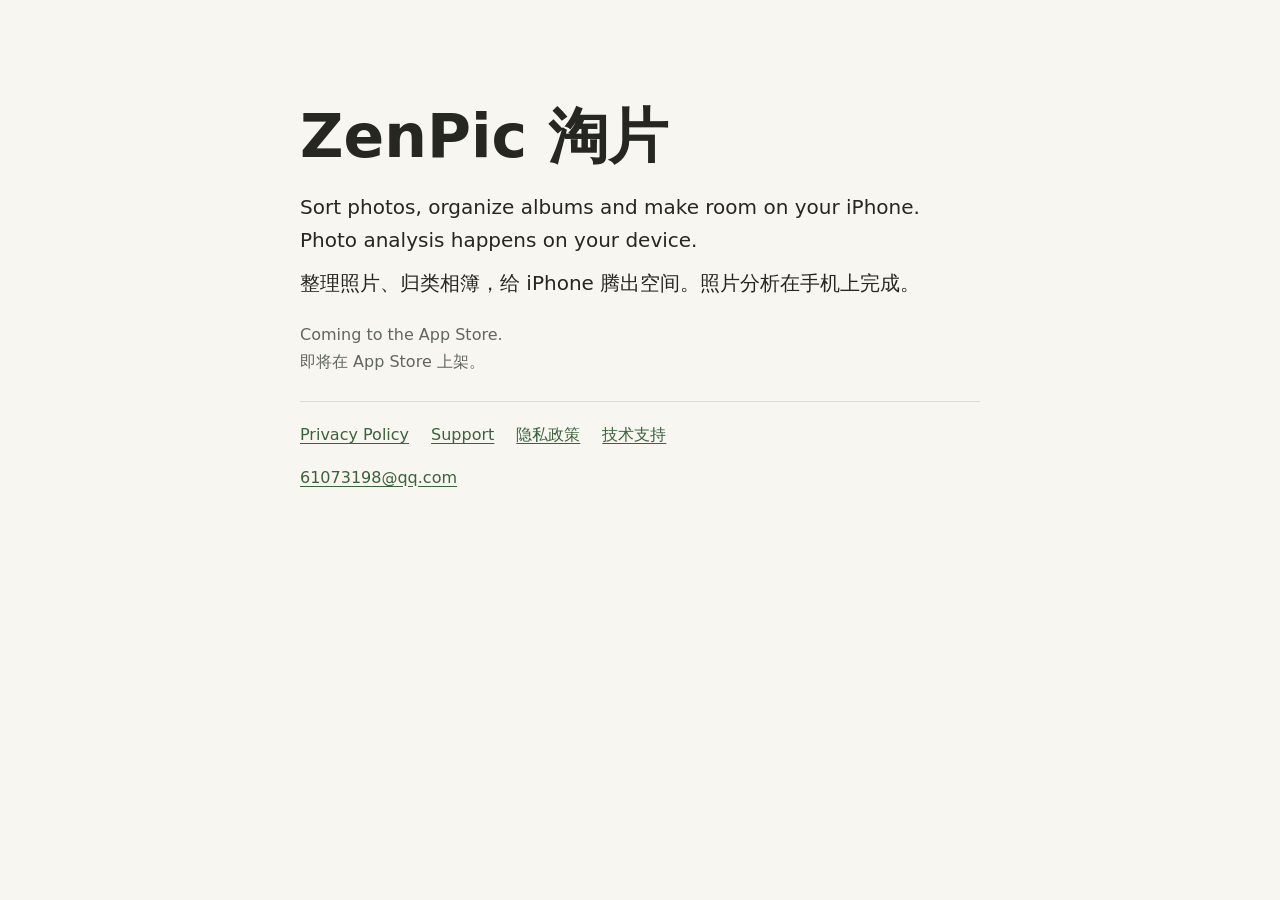
==== index.html @ c81051a7 "发布网站首页" ====
<!doctype html>
<html lang="en">
<head>
<meta charset="utf-8">
<meta name="viewport" content="width=device-width,initial-scale=1">
<meta name="referrer" content="no-referrer">
<title>ZenPic · 淘片</title>
<style>
:root {
  color-scheme: light dark;
  --background: #f8f6f1;
  --text: #252720;
  --secondary: #62675d;
  --border: #d9dccf;
  --link: #3a623d;
}
@media (prefers-color-scheme: dark) {
  :root {
    --background: #171a16;
    --text: #eceee7;
    --secondary: #b3bcaa;
    --border: #3a4335;
    --link: #b6d29d;
  }
}
* { box-sizing: border-box; }
body {
  margin: 0;
  background: var(--background);
  color: var(--text);
  font-family: system-ui, sans-serif;
  line-height: 1.65;
  overflow-wrap: anywhere;
}
main {
  width: min(100%, 720px);
  margin: 0 auto;
  padding: clamp(32px, 8vw, 104px) 20px 48px;
}
h1 {
  font-size: clamp(2.25rem, 7vw, 3.75rem);
  line-height: 1.15;
  margin: 0 0 20px;
}
p { margin: 0 0 10px; }
.intro { font-size: clamp(1.1rem, 2.5vw, 1.25rem); }
.availability { margin-top: 22px; color: var(--secondary); }
.availability span { display: block; }
nav {
  display: flex;
  flex-wrap: wrap;
  gap: 10px 22px;
  margin-top: 26px;
  padding-top: 20px;
  border-top: 1px solid var(--border);
}
@media (max-width: 420px) {
  nav { display: grid; grid-template-columns: repeat(2, minmax(0, 1fr)); }
}
a { color: var(--link); text-underline-offset: 3px; }
.contact { margin-top: 16px; }
</style>
</head>
<body>
<main>
  <h1>ZenPic <span lang="zh-Hans">淘片</span></h1>
  <p class="intro">Sort photos, organize albums and make room on your iPhone. Photo analysis happens on your device.</p>
  <p class="intro" lang="zh-Hans">整理照片、归类相簿，给 iPhone 腾出空间。照片分析在手机上完成。</p>
  <p class="availability">Coming to the App Store. <span lang="zh-Hans">即将在 App Store 上架。</span></p>
  <nav aria-label="Privacy and support">
    <a href="/privacy/">Privacy Policy</a>
    <a href="/support/">Support</a>
    <a href="/zh/privacy/" lang="zh-Hans">隐私政策</a>
    <a href="/zh/support/" lang="zh-Hans">技术支持</a>
  </nav>
  <p class="contact"><a href="mailto:61073198@qq.com">61073198@qq.com</a></p>
</main>
</body>
</html>
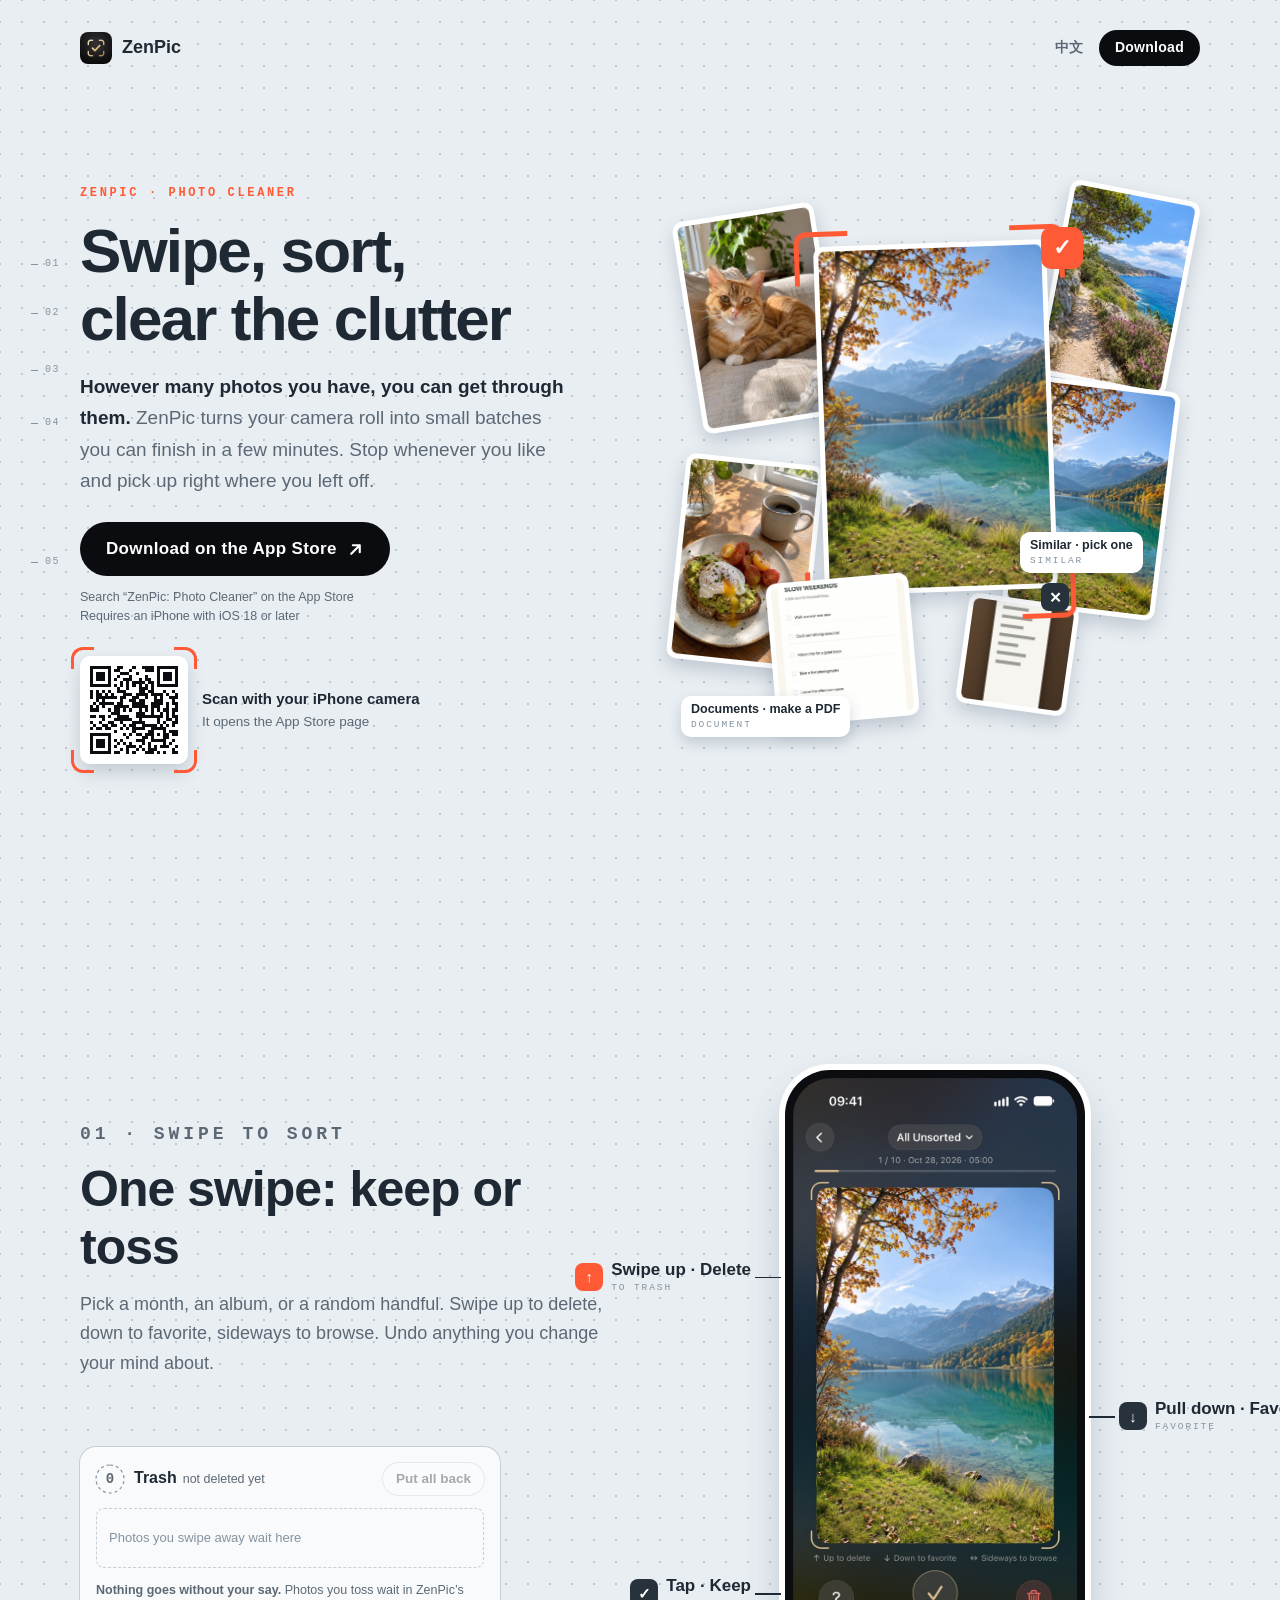
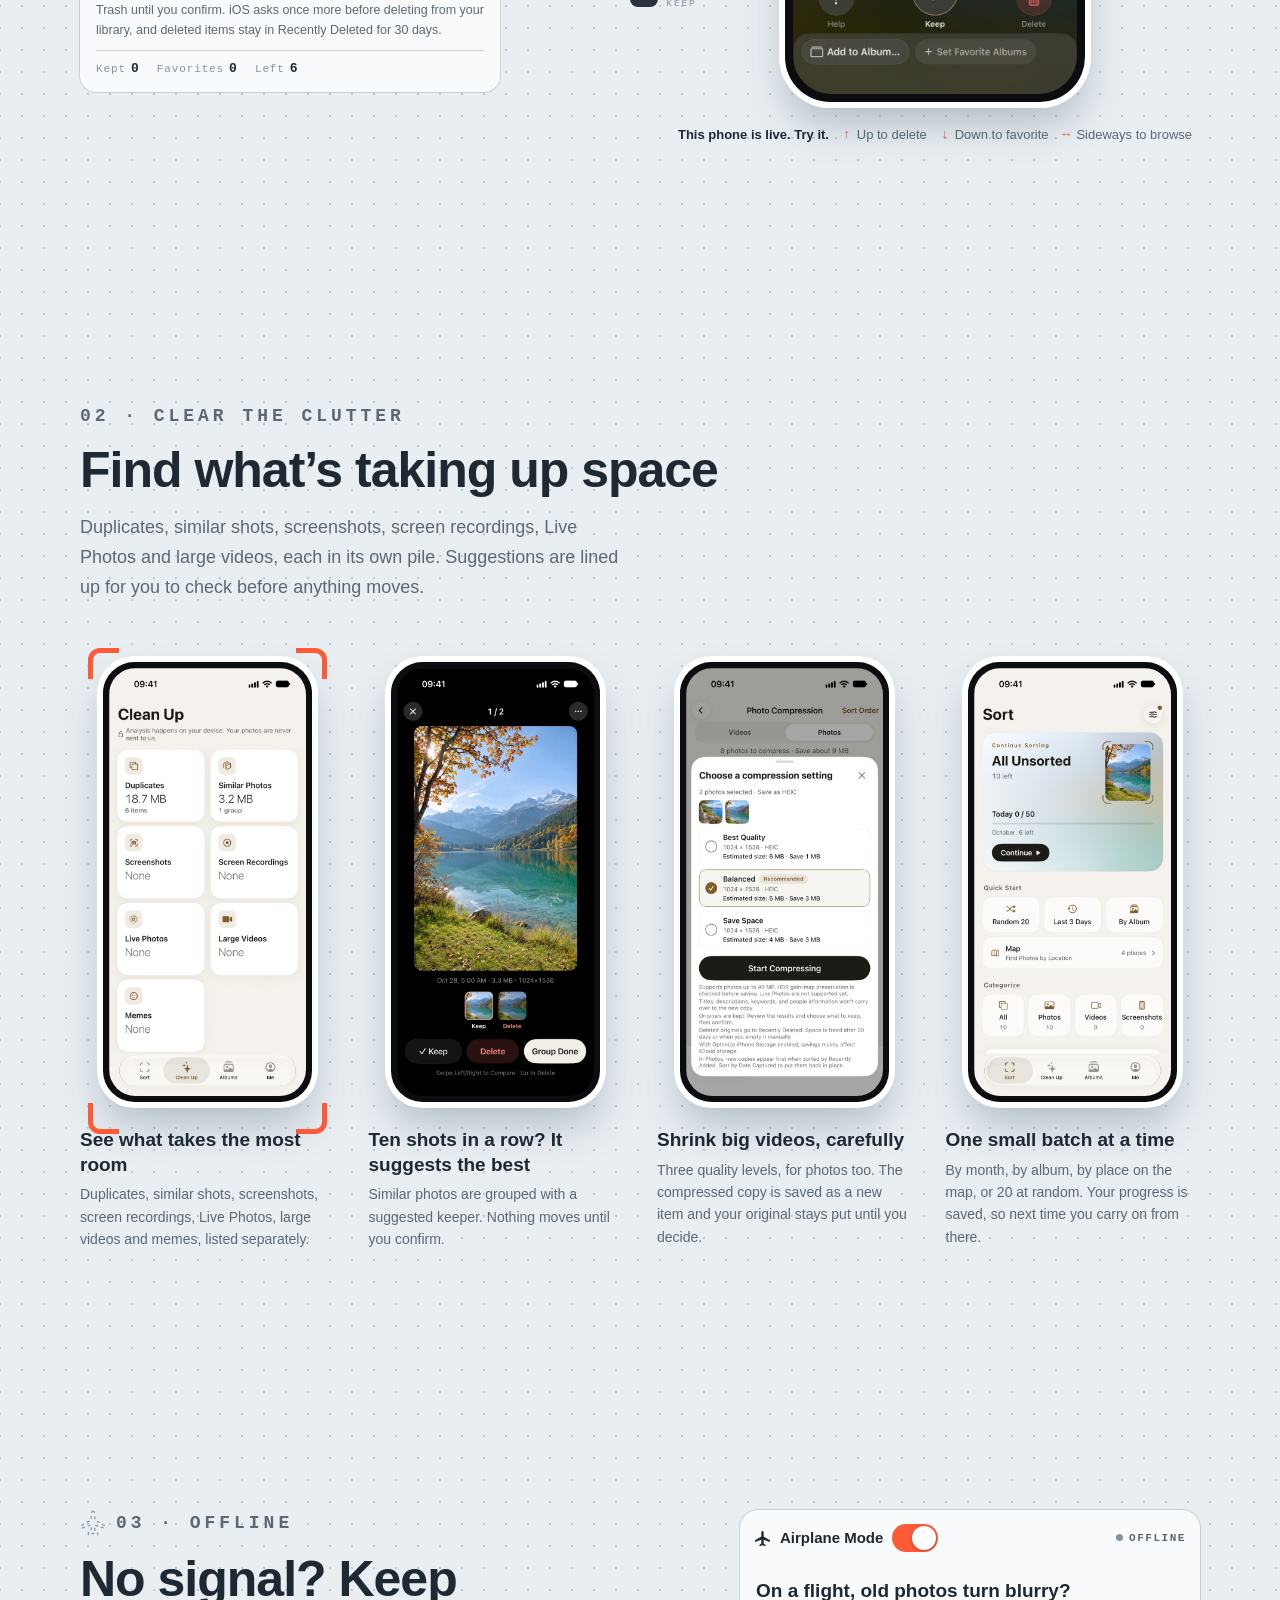
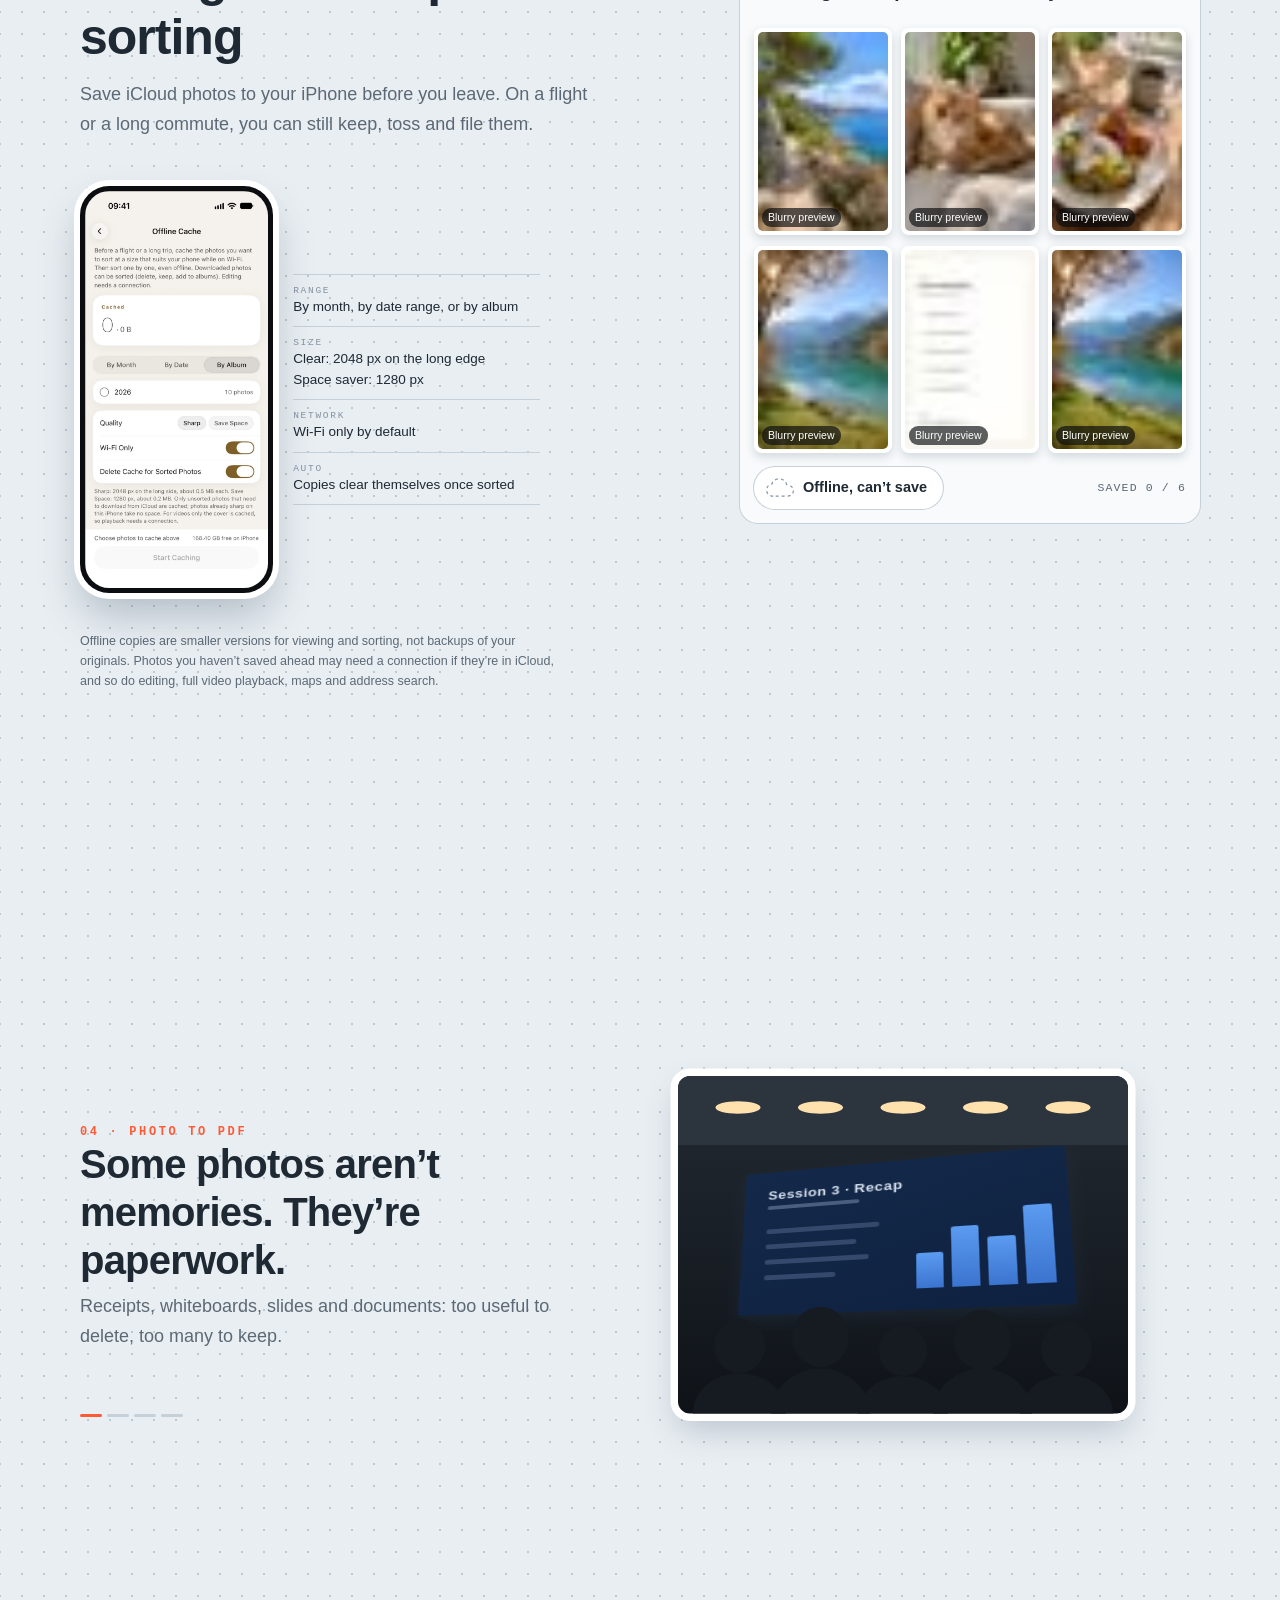
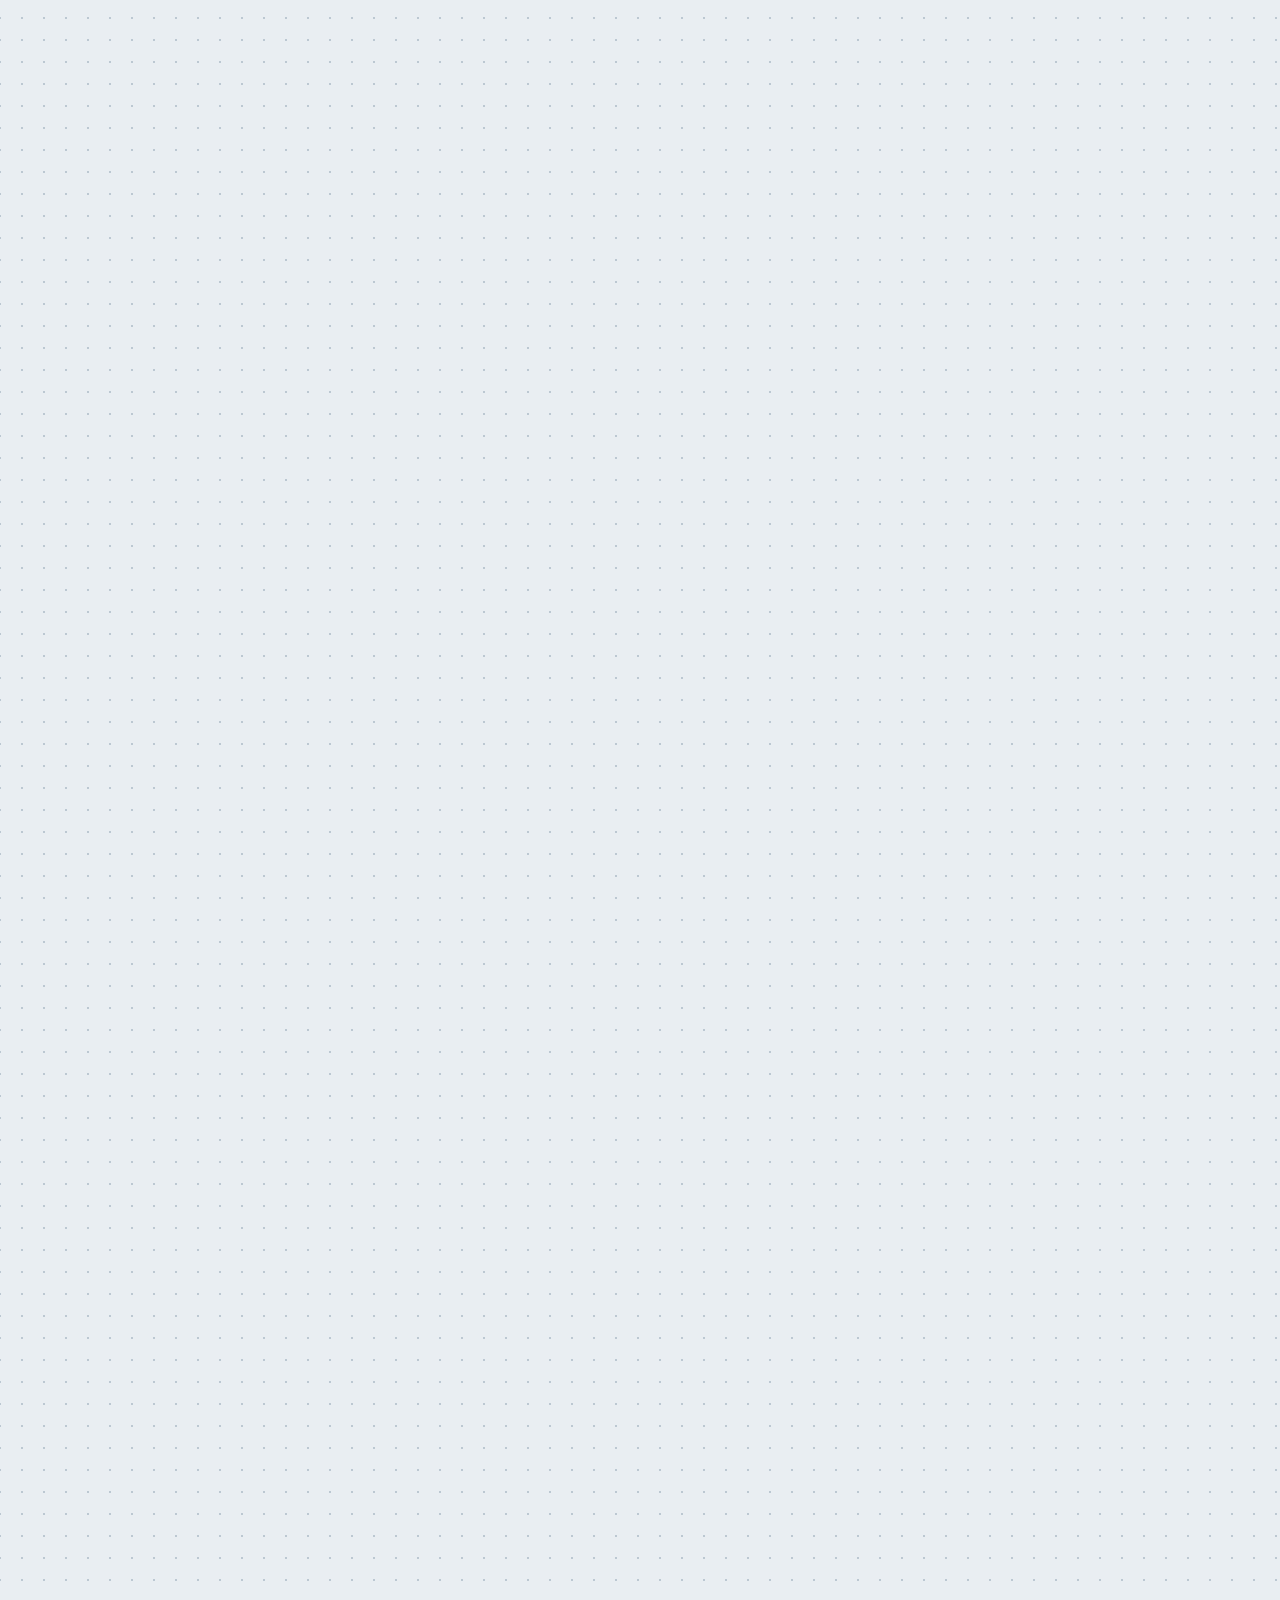
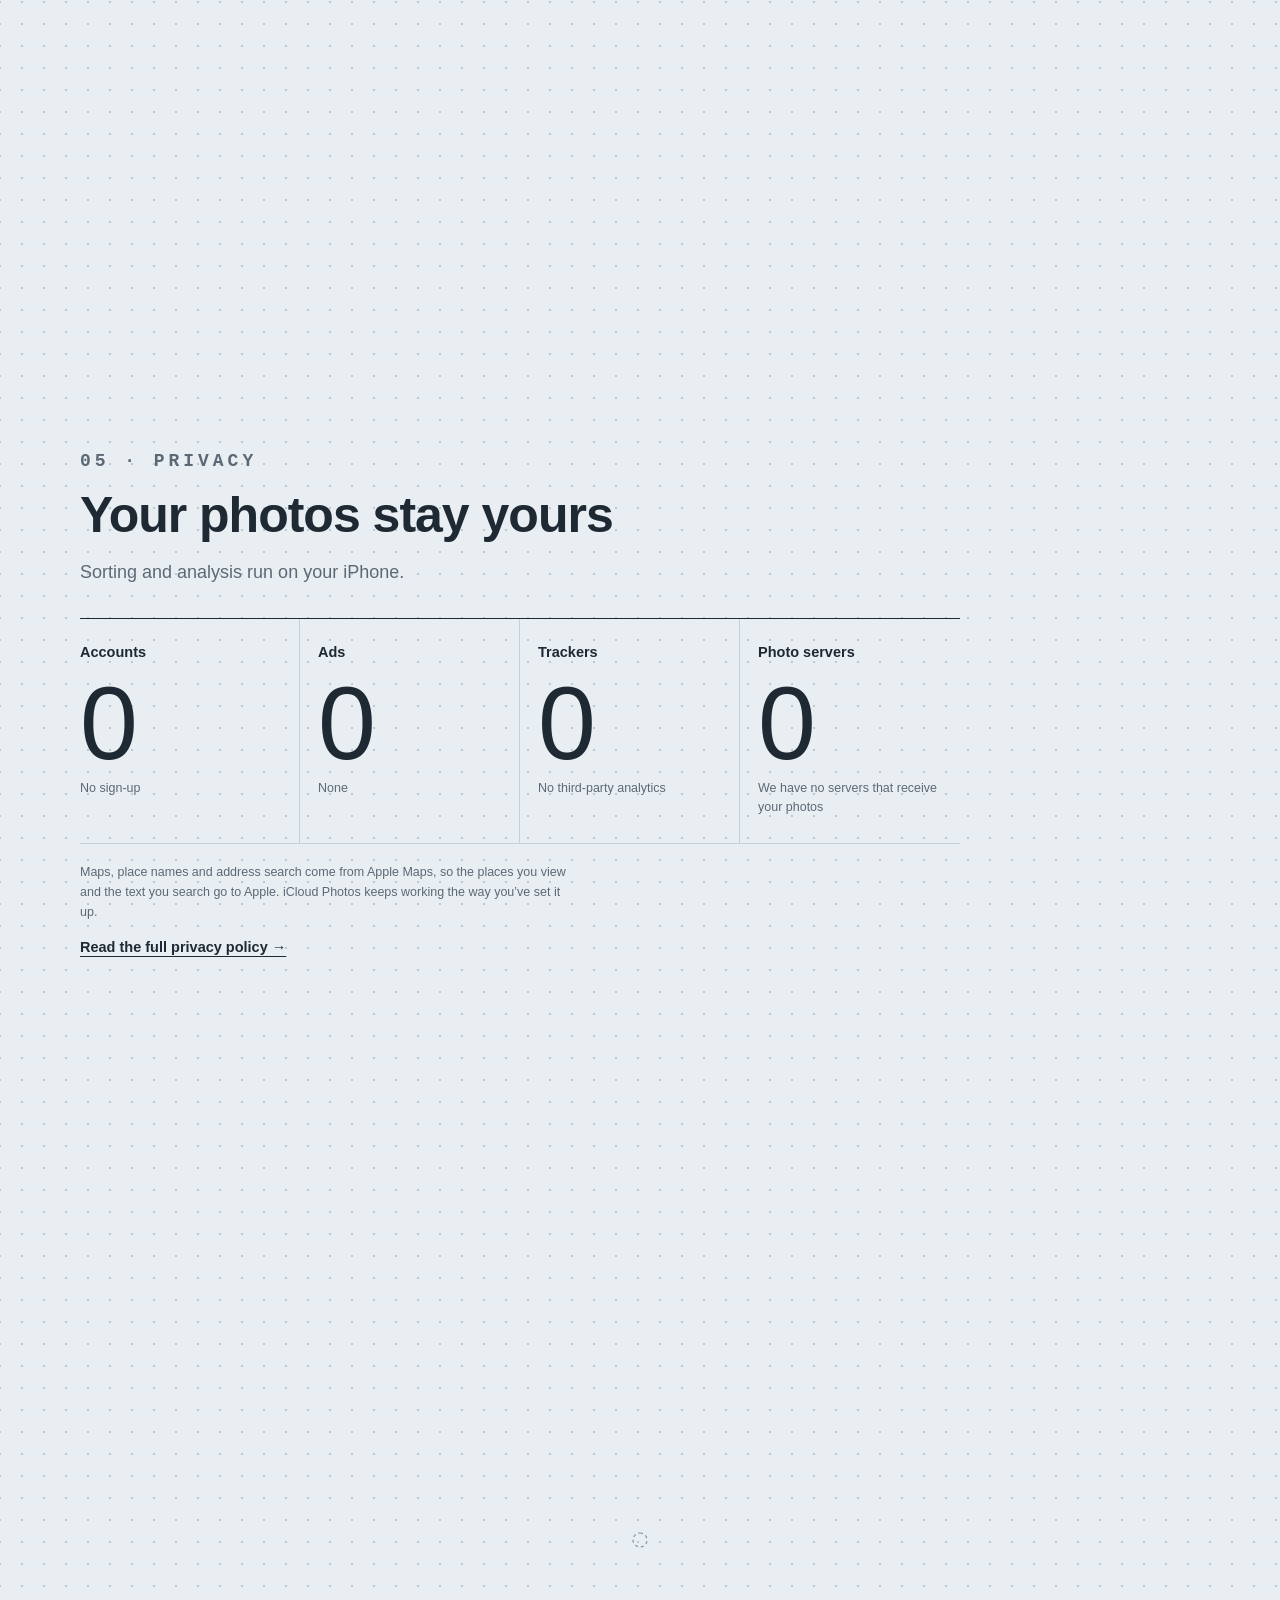
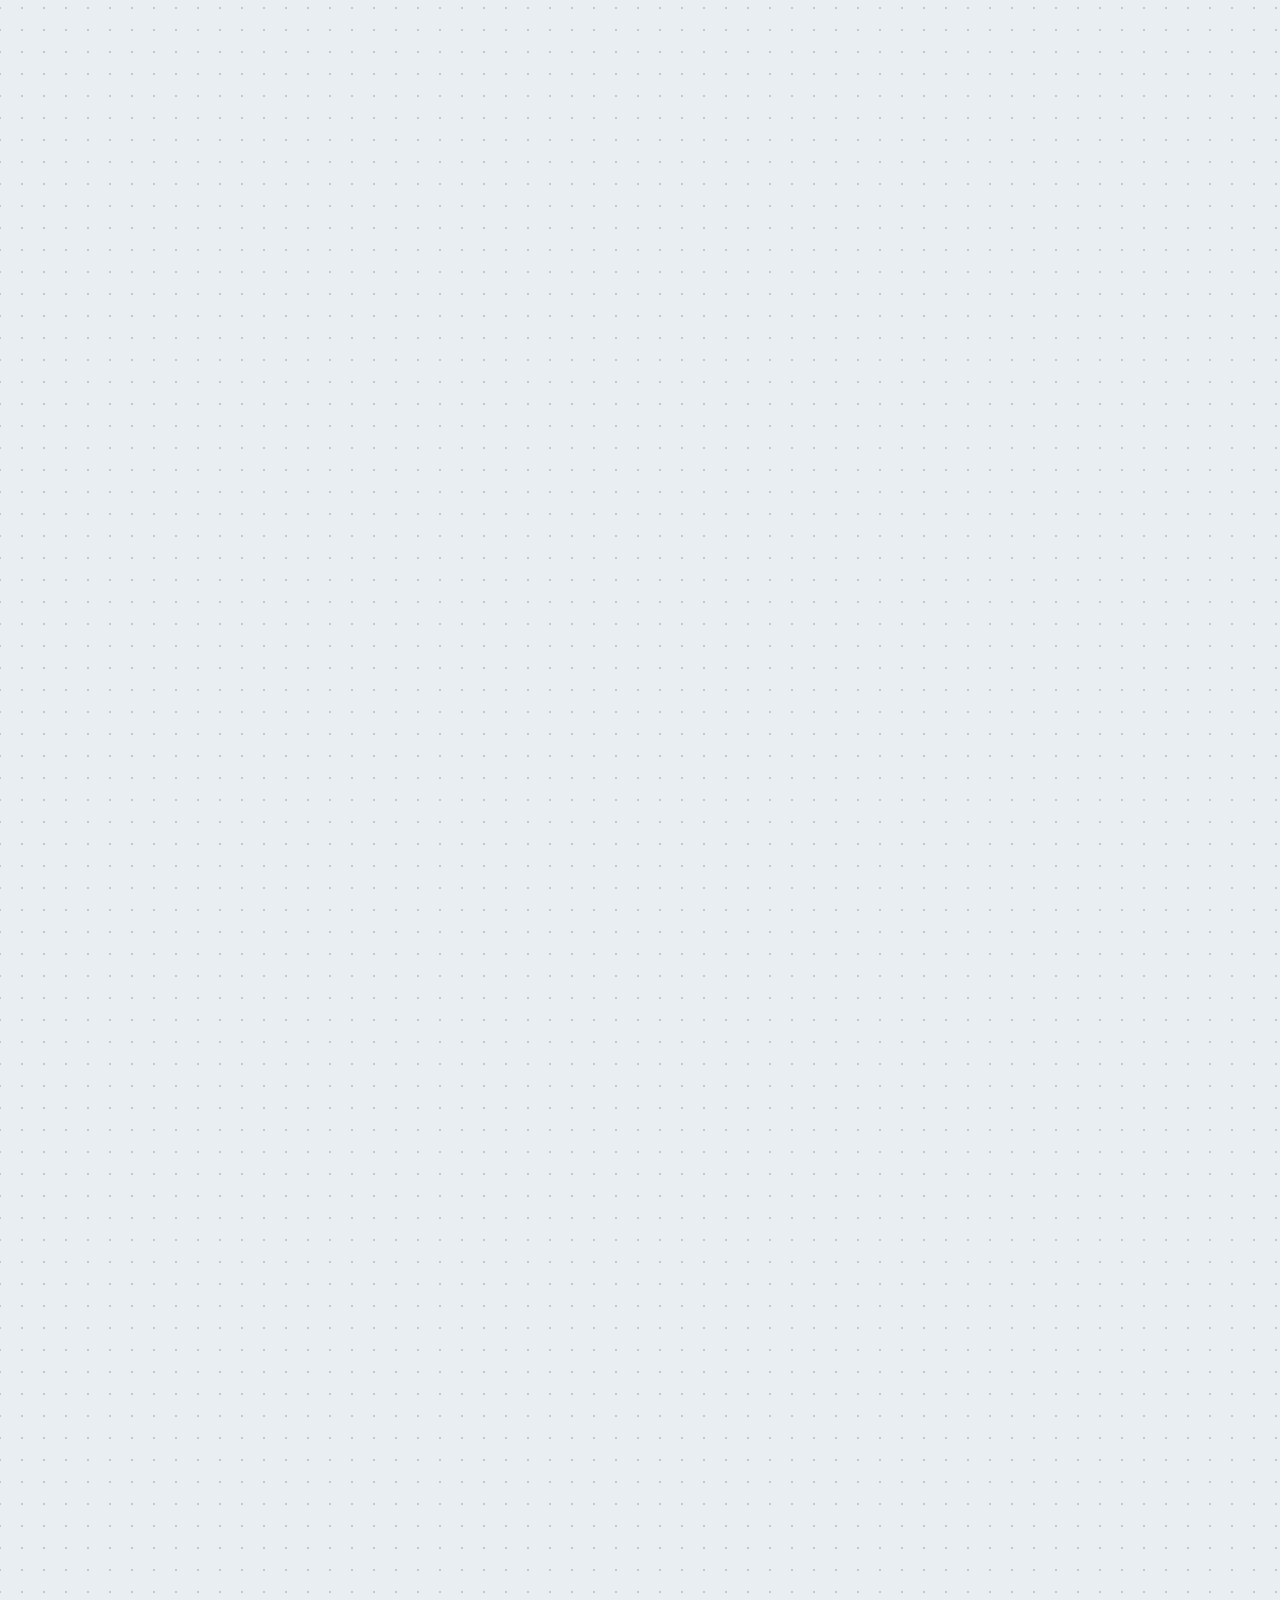
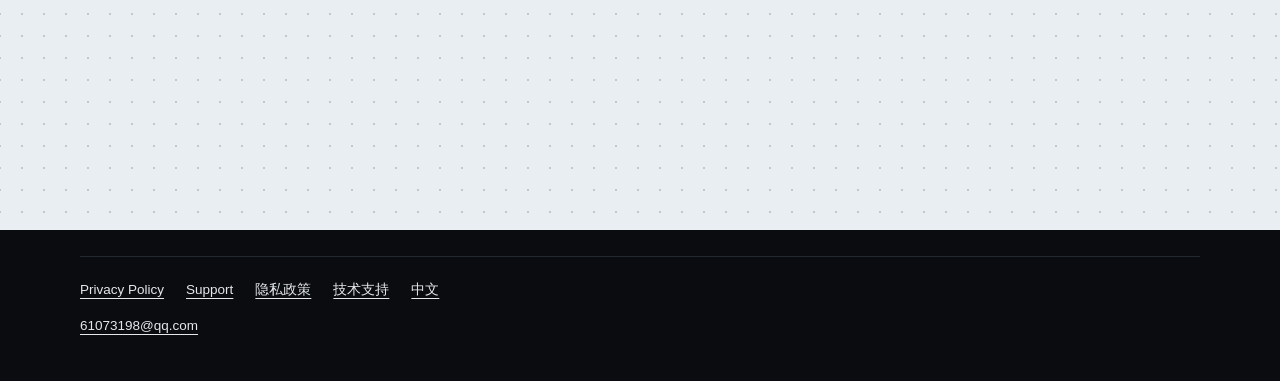
==== commit 4d3f8634: "Update home page" ====
--- a/index.html
+++ b/index.html
@@ -2,78 +2,328 @@
 <html lang="en">
 <head>
 <meta charset="utf-8">
-<meta name="viewport" content="width=device-width,initial-scale=1">
+<meta name="viewport" content="width=device-width,initial-scale=1,viewport-fit=cover">
 <meta name="referrer" content="no-referrer">
-<title>ZenPic · 淘片</title>
-<style>
-:root {
-  color-scheme: light dark;
-  --background: #f8f6f1;
-  --text: #252720;
-  --secondary: #62675d;
-  --border: #d9dccf;
-  --link: #3a623d;
-}
-@media (prefers-color-scheme: dark) {
-  :root {
-    --background: #171a16;
-    --text: #eceee7;
-    --secondary: #b3bcaa;
-    --border: #3a4335;
-    --link: #b6d29d;
-  }
-}
-* { box-sizing: border-box; }
-body {
-  margin: 0;
-  background: var(--background);
-  color: var(--text);
-  font-family: system-ui, sans-serif;
-  line-height: 1.65;
-  overflow-wrap: anywhere;
-}
-main {
-  width: min(100%, 720px);
-  margin: 0 auto;
-  padding: clamp(32px, 8vw, 104px) 20px 48px;
-}
-h1 {
-  font-size: clamp(2.25rem, 7vw, 3.75rem);
-  line-height: 1.15;
-  margin: 0 0 20px;
-}
-p { margin: 0 0 10px; }
-.intro { font-size: clamp(1.1rem, 2.5vw, 1.25rem); }
-.availability { margin-top: 22px; color: var(--secondary); }
-.availability span { display: block; }
-nav {
-  display: flex;
-  flex-wrap: wrap;
-  gap: 10px 22px;
-  margin-top: 26px;
-  padding-top: 20px;
-  border-top: 1px solid var(--border);
-}
-@media (max-width: 420px) {
-  nav { display: grid; grid-template-columns: repeat(2, minmax(0, 1fr)); }
-}
-a { color: var(--link); text-underline-offset: 3px; }
-.contact { margin-top: 16px; }
-</style>
+<meta name="format-detection" content="telephone=no">
+<meta name="theme-color" content="#E9EEF2">
+<meta name="apple-itunes-app" content="app-id=6829452527">
+<title>ZenPic: Photo Cleaner · Swipe, Sort, Clear the Clutter</title>
+<meta name="description" content="ZenPic is an iPhone photo cleaner. It turns a huge camera roll into small batches you can swipe through in minutes, and finds duplicates, similar shots, screenshots and large videos. Sorting and analysis run on your iPhone.">
+<link rel="icon" href="assets/img/icon-64.png">
+<link rel="apple-touch-icon" href="assets/img/icon-180.png">
+<link rel="stylesheet" href="assets/css/site.css">
+<script>
+/* 系统语言是中文、又没有点名要英文时，去中文页 */
+try{if(/^zh/i.test(navigator.language||'')&&!/[?&]en\b/.test(location.search))location.replace('zh/index.html')}catch(e){}
+document.documentElement.className='js'
+</script>
 </head>
 <body>
+
+<svg id="fx" aria-hidden="true"><path id="fxp" fill="#FF5A36"/></svg>
+<div class="rail" id="rail" aria-hidden="true"></div>
+
+<header class="bar" id="bar">
+  <div class="wrap">
+    <a class="brand" href="#top"><img src="assets/img/icon-64.png" alt="" width="32" height="32">ZenPic</a>
+    <a class="btn s" href="https://apps.apple.com/app/id6829452527">Download</a>
+  </div>
+</header>
+
 <main>
-  <h1>ZenPic <span lang="zh-Hans">淘片</span></h1>
-  <p class="intro">Sort photos, organize albums and make room on your iPhone. Photo analysis happens on your device.</p>
-  <p class="intro" lang="zh-Hans">整理照片、归类相簿，给 iPhone 腾出空间。照片分析在手机上完成。</p>
-  <p class="availability">Coming to the App Store. <span lang="zh-Hans">即将在 App Store 上架。</span></p>
-  <nav aria-label="Privacy and support">
-    <a href="/privacy/">Privacy Policy</a>
-    <a href="/support/">Support</a>
-    <a href="/zh/privacy/" lang="zh-Hans">隐私政策</a>
-    <a href="/zh/support/" lang="zh-Hans">技术支持</a>
-  </nav>
-  <p class="contact"><a href="mailto:61073198@qq.com">61073198@qq.com</a></p>
+
+<!-- 第一屏 -->
+<section class="hero" id="top">
+  <div class="wrap">
+    <div class="hero-top">
+      <span class="brand"><img src="assets/img/icon-64.png" alt="ZenPic icon" width="32" height="32">ZenPic</span>
+      <span class="r"><a class="lang" href="zh/index.html" lang="zh-Hans">中文</a><a class="btn s" href="https://apps.apple.com/app/id6829452527">Download</a></span>
+    </div>
+    <div class="hero-grid">
+      <div>
+        <p class="cap">ZenPic · Photo Cleaner</p>
+        <h1><span>Swipe, sort,</span><span>clear the clutter</span></h1>
+        <p class="sub"><strong>However many photos you have, you can get through them.</strong> ZenPic turns your camera roll into small batches you can finish in a few minutes. Stop whenever you like and pick up right where you left off.</p>
+        <div class="cta">
+          <a class="btn" href="https://apps.apple.com/app/id6829452527">Download on the App Store
+            <svg viewBox="0 0 16 16" fill="none" stroke="currentColor" stroke-width="2" stroke-linecap="round" stroke-linejoin="round" aria-hidden="true"><path d="M4 12 12 4M5.5 4H12v6.5"/></svg></a>
+          <small>Search “ZenPic: Photo Cleaner” on the App Store<br>Requires an iPhone with iOS 18 or later</small>
+        </div>
+        <div class="qr">
+          <div class="code"><svg viewBox="0 0 29 29" role="img" aria-label="QR code for the App Store page" shape-rendering="crispEdges"><path fill="#0A0C0F" d="M0 0h7v1h-7zM9 0h2v1h-2zM14 0h1v1h-1zM17 0h4v1h-4zM22 0h7v1h-7zM0 1h1v1h-1zM6 1h1v1h-1zM8 1h2v1h-2zM13 1h1v1h-1zM18 1h3v1h-3zM22 1h1v1h-1zM28 1h1v1h-1zM0 2h1v1h-1zM2 2h3v1h-3zM6 2h1v1h-1zM10 2h3v1h-3zM15 2h1v1h-1zM22 2h1v1h-1zM24 2h3v1h-3zM28 2h1v1h-1zM0 3h1v1h-1zM2 3h3v1h-3zM6 3h1v1h-1zM9 3h1v1h-1zM13 3h1v1h-1zM18 3h1v1h-1zM22 3h1v1h-1zM24 3h3v1h-3zM28 3h1v1h-1zM0 4h1v1h-1zM2 4h3v1h-3zM6 4h1v1h-1zM8 4h1v1h-1zM11 4h3v1h-3zM16 4h1v1h-1zM18 4h2v1h-2zM22 4h1v1h-1zM24 4h3v1h-3zM28 4h1v1h-1zM0 5h1v1h-1zM6 5h1v1h-1zM10 5h1v1h-1zM12 5h1v1h-1zM14 5h4v1h-4zM19 5h2v1h-2zM22 5h1v1h-1zM28 5h1v1h-1zM0 6h7v1h-7zM8 6h1v1h-1zM10 6h1v1h-1zM12 6h1v1h-1zM14 6h1v1h-1zM16 6h1v1h-1zM18 6h1v1h-1zM20 6h1v1h-1zM22 6h7v1h-7zM9 7h1v1h-1zM12 7h1v1h-1zM16 7h3v1h-3zM20 7h1v1h-1zM0 8h1v1h-1zM2 8h1v1h-1zM4 8h1v1h-1zM6 8h1v1h-1zM9 8h3v1h-3zM16 8h2v1h-2zM19 8h2v1h-2zM24 8h1v1h-1zM27 8h1v1h-1zM0 9h1v1h-1zM2 9h2v1h-2zM5 9h1v1h-1zM7 9h1v1h-1zM11 9h3v1h-3zM15 9h4v1h-4zM20 9h4v1h-4zM25 9h1v1h-1zM28 9h1v1h-1zM0 10h1v1h-1zM2 10h7v1h-7zM10 10h2v1h-2zM14 10h2v1h-2zM18 10h1v1h-1zM21 10h1v1h-1zM23 10h1v1h-1zM26 10h3v1h-3zM2 11h1v1h-1zM4 11h1v1h-1zM10 11h1v1h-1zM13 11h2v1h-2zM16 11h2v1h-2zM21 11h3v1h-3zM27 11h1v1h-1zM1 12h1v1h-1zM3 12h5v1h-5zM9 12h2v1h-2zM14 12h4v1h-4zM20 12h4v1h-4zM25 12h1v1h-1zM27 12h2v1h-2zM0 13h1v1h-1zM2 13h1v1h-1zM4 13h1v1h-1zM8 13h5v1h-5zM14 13h5v1h-5zM20 13h3v1h-3zM25 13h1v1h-1zM28 13h1v1h-1zM0 14h3v1h-3zM6 14h1v1h-1zM8 14h2v1h-2zM11 14h1v1h-1zM13 14h1v1h-1zM16 14h1v1h-1zM18 14h1v1h-1zM20 14h1v1h-1zM22 14h1v1h-1zM24 14h2v1h-2zM27 14h2v1h-2zM7 15h3v1h-3zM15 15h3v1h-3zM20 15h1v1h-1zM23 15h1v1h-1zM25 15h1v1h-1zM27 15h1v1h-1zM0 16h2v1h-2zM3 16h2v1h-2zM6 16h1v1h-1zM9 16h4v1h-4zM15 16h9v1h-9zM25 16h1v1h-1zM27 16h2v1h-2zM4 17h1v1h-1zM8 17h6v1h-6zM16 17h1v1h-1zM22 17h1v1h-1zM25 17h2v1h-2zM28 17h1v1h-1zM0 18h1v1h-1zM3 18h1v1h-1zM6 18h2v1h-2zM10 18h1v1h-1zM14 18h4v1h-4zM22 18h1v1h-1zM24 18h1v1h-1zM27 18h2v1h-2zM1 19h1v1h-1zM4 19h2v1h-2zM7 19h2v1h-2zM11 19h1v1h-1zM13 19h2v1h-2zM17 19h5v1h-5zM23 19h1v1h-1zM25 19h1v1h-1zM27 19h1v1h-1zM0 20h1v1h-1zM2 20h2v1h-2zM5 20h2v1h-2zM10 20h1v1h-1zM12 20h1v1h-1zM14 20h4v1h-4zM20 20h5v1h-5zM8 21h1v1h-1zM14 21h1v1h-1zM19 21h2v1h-2zM24 21h1v1h-1zM26 21h3v1h-3zM0 22h7v1h-7zM11 22h1v1h-1zM13 22h1v1h-1zM15 22h2v1h-2zM18 22h3v1h-3zM22 22h1v1h-1zM24 22h2v1h-2zM27 22h2v1h-2zM0 23h1v1h-1zM6 23h1v1h-1zM12 23h1v1h-1zM17 23h2v1h-2zM20 23h1v1h-1zM24 23h2v1h-2zM0 24h1v1h-1zM2 24h3v1h-3zM6 24h1v1h-1zM8 24h1v1h-1zM10 24h1v1h-1zM15 24h3v1h-3zM20 24h5v1h-5zM27 24h1v1h-1zM0 25h1v1h-1zM2 25h3v1h-3zM6 25h1v1h-1zM9 25h1v1h-1zM11 25h1v1h-1zM13 25h1v1h-1zM17 25h1v1h-1zM19 25h1v1h-1zM24 25h1v1h-1zM26 25h1v1h-1zM0 26h1v1h-1zM2 26h3v1h-3zM6 26h1v1h-1zM8 26h1v1h-1zM12 26h3v1h-3zM16 26h1v1h-1zM19 26h1v1h-1zM21 26h1v1h-1zM23 26h3v1h-3zM28 26h1v1h-1zM0 27h1v1h-1zM6 27h1v1h-1zM10 27h1v1h-1zM12 27h1v1h-1zM15 27h1v1h-1zM17 27h1v1h-1zM19 27h3v1h-3zM27 27h1v1h-1zM0 28h7v1h-7zM8 28h2v1h-2zM12 28h1v1h-1zM14 28h1v1h-1zM18 28h3v1h-3zM22 28h1v1h-1zM24 28h1v1h-1zM27 28h2v1h-2z"/></svg><span class="vf"><i></i><i></i><i></i><i></i></span></div>
+          <p><b>Scan with your iPhone camera</b>It opens the App Store page</p>
+        </div>
+      </div>
+      <div class="pile" aria-hidden="true">
+        <div class="st p5" style="--i:0"><img src="assets/img/p-coast.jpg" alt=""></div>
+        <div class="st p3" style="--i:1"><img src="assets/img/p-cat.jpg" alt=""></div>
+        <div class="st p2" style="--i:2"><img src="assets/img/p-lake2.jpg" alt=""></div>
+        <div class="st p4" style="--i:3"><img src="assets/img/p-food.jpg" alt=""></div>
+        <div class="st sq p7" style="--i:4"><img src="assets/img/t-receipt-en.jpg" alt=""></div>
+        <div class="st p1" style="--i:5"><img src="assets/img/p-lake.jpg" alt=""></div>
+        <div class="st sq p6" style="--i:6"><img src="assets/img/p-note.jpg" alt=""></div>
+        <span class="vf"><i></i><i></i><i></i><i></i></span>
+        <span class="tag tag1 anchor" id="a-tile" data-shape="tile"><em>✓</em></span>
+        <span class="tag tag4 tl">✕</span>
+        <span class="tag tag2 lb chip"><span><b>Similar · pick one</b><i>SIMILAR</i></span></span>
+        <span class="tag tag3 lb chip"><span><b>Documents · make a PDF</b><i>DOCUMENT</i></span></span>
+      </div>
+    </div>
+  </div>
+</section>
+
+<!-- 01 滑着理 -->
+<section class="sec swipe" id="s1" data-n="01">
+  <div class="wrap">
+    <div class="sh rv">
+      <p class="cap">01 · Swipe to sort</p>
+      <h2>One swipe: keep or toss</h2>
+      <p>Pick a month, an album, or a random handful. Swipe up to delete, down to favorite, sideways to browse. Undo anything you change your mind about.</p>
+    </div>
+    <div class="stage">
+      <div class="phone-box">
+        <div class="phone">
+          <div class="scr">
+            <img src="assets/img/ui-sort-en.jpg" alt="ZenPic's sorting screen: a lakeside photo with Help, Keep and Delete buttons below" width="660" height="1434">
+            <div class="deck" id="deck">
+              <div class="deck-done"><b id="doneT"></b><span id="doneS"></span><button type="button" id="again"></button></div>
+              <i class="tdot"></i>
+            </div>
+            <button type="button" class="hit k" id="hitK" aria-label="Keep this photo"></button>
+            <button type="button" class="hit d" id="hitD" aria-label="Delete this photo"></button>
+          </div>
+        </div>
+        <span class="gl gl1 lb"><span class="tl or">↑</span><span><b>Swipe up · Delete</b><i>TO TRASH</i></span></span>
+        <span class="gl gl2 lb"><span class="tl">↓</span><span><b>Pull down · Favorite</b><i>FAVORITE</i></span></span>
+        <span class="gl gl3 lb"><span class="tl">✓</span><span><b>Tap · Keep</b><i>KEEP</i></span></span>
+      </div>
+      <p class="try"><b>This phone is live. Try it.</b><span><i class="mono">↑</i>Up to delete</span><span><i class="mono">↓</i>Down to favorite</span><span><i class="mono">↔</i>Sideways to browse</span></p>
+    </div>
+    <div class="side">
+      <div class="tray rv">
+        <div class="tray-h">
+          <span class="anchor" id="a-badge" data-shape="circle"><em id="nTrash">0</em></span>
+          <h3>Trash<small>not deleted yet</small></h3>
+          <button type="button" class="tray-btn" id="back" disabled>Put all back</button>
+        </div>
+        <div class="thumbs" id="thumbs"><span class="empty">Photos you swipe away wait here</span></div>
+        <p class="note"><b>Nothing goes without your say.</b> Photos you toss wait in ZenPic’s Trash until you confirm. iOS asks once more before deleting from your library, and deleted items stay in Recently Deleted for 30 days.</p>
+        <p class="count"><span>Kept<b id="nKeep">0</b></span><span>Favorites<b id="nFav">0</b></span><span>Left<b id="nLeft">6</b></span></p>
+      </div>
+    </div>
+  </div>
+</section>
+
+<!-- 02 占地方的，都找出来 -->
+<section class="sec clean" id="s2" data-n="02">
+  <div class="wrap">
+    <div class="sh rv">
+      <p class="cap">02 · Clear the clutter</p>
+      <h2>Find what’s taking up space</h2>
+      <p>Duplicates, similar shots, screenshots, screen recordings, Live Photos and large videos, each in its own pile. Suggestions are lined up for you to check before anything moves.</p>
+    </div>
+  </div>
+  <div class="shots" id="shots">
+    <article class="shot on">
+      <div class="phone"><div class="scr"><img loading="lazy" src="assets/img/ui-cleanup-en.jpg" alt="ZenPic's Cleanup screen listing duplicates, similar photos, screenshots, screen recordings, Live Photos, large videos and memes" width="660" height="1434"></div></div>
+      <span class="vf" aria-hidden="true"><i></i><i></i><i></i><i></i></span>
+      <h3>See what takes the most room</h3>
+      <p>Duplicates, similar shots, screenshots, screen recordings, Live Photos, large videos and memes, listed separately.</p>
+    </article>
+    <article class="shot">
+      <div class="phone"><div class="scr"><img loading="lazy" src="assets/img/ui-similar-en.jpg" alt="ZenPic's Similar Photos screen comparing two lakeside photos, one marked keep and one marked delete" width="660" height="1434"></div></div>
+      <span class="vf" aria-hidden="true"><i></i><i></i><i></i><i></i></span>
+      <h3>Ten shots in a row? It suggests the best</h3>
+      <p>Similar photos are grouped with a suggested keeper. Nothing moves until you confirm.</p>
+    </article>
+    <article class="shot">
+      <div class="phone"><div class="scr"><img loading="lazy" src="assets/img/ui-compress-en.jpg" alt="ZenPic's compression screen with Best Quality, Balanced and Save Space settings" width="660" height="1434"></div></div>
+      <span class="vf" aria-hidden="true"><i></i><i></i><i></i><i></i></span>
+      <h3>Shrink big videos, carefully</h3>
+      <p>Three quality levels, for photos too. The compressed copy is saved as a new item and your original stays put until you decide.</p>
+    </article>
+    <article class="shot">
+      <div class="phone"><div class="scr"><img loading="lazy" src="assets/img/ui-home-en.jpg" alt="ZenPic's home screen with shortcuts to continue sorting, a random batch, recent days, albums and the map" width="660" height="1434"></div></div>
+      <span class="vf" aria-hidden="true"><i></i><i></i><i></i><i></i></span>
+      <h3>One small batch at a time</h3>
+      <p>By month, by album, by place on the map, or 20 at random. Your progress is saved, so next time you carry on from there.</p>
+    </article>
+  </div>
+  <div class="pager" id="pager" aria-hidden="true"><i class="on"></i><i></i><i></i><i></i></div>
+</section>
+
+<!-- 03 没网也能理 -->
+<section class="sec offline" id="s3" data-n="03">
+  <div class="wrap off-wrap">
+    <div class="sh rv">
+      <p class="cap"><span class="anchor" id="a-plane" data-shape="plane"></span>03 · Offline</p>
+      <h2>No signal? Keep sorting</h2>
+      <p>Save iCloud photos to your iPhone before you leave. On a flight or a long commute, you can still keep, toss and file them.</p>
+    </div>
+    <div class="off rv" id="off">
+      <div class="off-top">
+        <button type="button" class="sw" id="air" role="switch" aria-checked="false">
+          <svg viewBox="0 0 100 100" fill="currentColor" aria-hidden="true"><path d="M50 4C54 4 57 10 57 18L57 38 94 60 94 70 57 58 57 80 68 88 68 95 50 90 32 95 32 88 43 80 43 58 6 70 6 60 43 38 43 18C43 10 46 4 50 4Z"/></svg>
+          Airplane Mode<span class="tr"></span>
+        </button>
+        <span class="net" id="net">ONLINE</span>
+      </div>
+      <p class="off-line" id="offLine" aria-live="polite">These older photos live in iCloud. Try turning on Airplane Mode.</p>
+      <div class="off-grid" id="offGrid">
+        <figure class="ph"><img class="lo" src="assets/img/s-coast.jpg" alt=""><img class="hi" loading="lazy" src="assets/img/p-coast.jpg" alt="A coastal path"><span class="t"></span></figure>
+        <figure class="ph"><img class="lo" src="assets/img/s-cat.jpg" alt=""><img class="hi" loading="lazy" src="assets/img/p-cat.jpg" alt="An orange cat on a sofa"><span class="t"></span></figure>
+        <figure class="ph"><img class="lo" src="assets/img/s-food.jpg" alt=""><img class="hi" loading="lazy" src="assets/img/p-food.jpg" alt="A breakfast plate"><span class="t"></span></figure>
+        <figure class="ph"><img class="lo" src="assets/img/s-lake.jpg" alt=""><img class="hi" loading="lazy" src="assets/img/p-lake.jpg" alt="A lake in autumn"><span class="t"></span></figure>
+        <figure class="ph"><img class="lo" src="assets/img/s-note.jpg" alt=""><img class="hi" loading="lazy" src="assets/img/p-note.jpg" alt="A printed checklist"><span class="t"></span></figure>
+        <figure class="ph"><img class="lo" src="assets/img/s-lake2.jpg" alt=""><img class="hi" loading="lazy" src="assets/img/p-lake2.jpg" alt="The same lake, another shot"><span class="t"></span></figure>
+      </div>
+      <div class="off-bot">
+        <button type="button" class="cache" id="cache"><span class="anchor" id="a-cloud" data-shape="cloud"></span><span id="cacheT">Save before takeoff</span></button>
+        <span class="off-n" id="offN">SAVED 0 / 6</span>
+      </div>
+    </div>
+    <div class="duo rv">
+      <div class="phone"><div class="scr"><img loading="lazy" src="assets/img/ui-offline-en.jpg" alt="ZenPic's offline screen: choose photos by month, date or album, pick a size, Wi-Fi only, and clear copies once sorted" width="660" height="1434"></div></div>
+      <ul class="spec">
+        <li><i>RANGE</i>By month, by date range, or by album</li>
+        <li><i>SIZE</i>Clear: 2048 px on the long edge<br>Space saver: 1280 px</li>
+        <li><i>NETWORK</i>Wi‑Fi only by default</li>
+        <li><i>AUTO</i>Copies clear themselves once sorted</li>
+      </ul>
+    </div>
+    <p class="note rv">Offline copies are smaller versions for viewing and sorting, not backups of your originals. Photos you haven’t saved ahead may need a connection if they’re in iCloud, and so do editing, full video playback, maps and address search.</p>
+  </div>
+</section>
+
+<!-- 04 照片变 PDF -->
+<section class="pdf" id="s4" data-n="04">
+  <div class="pdf-sticky">
+    <div class="wrap">
+      <div>
+        <p class="cap">04 · Photo to PDF</p>
+        <div class="pdf-texts">
+          <div class="pdf-t"><h2>Some photos aren’t memories. They’re paperwork.</h2><p>Receipts, whiteboards, slides and documents: too useful to delete, too many to keep.</p></div>
+          <div class="pdf-t"><h3>Screens and pages, framed and straightened</h3><p>When it isn’t sure, it leaves the photo as it is.</p></div>
+          <div class="pdf-t"><h3>Pick the photos. A few taps, one PDF.</h3><p>Pages follow the order you shot them, with three quality levels to choose from.</p></div>
+          <div class="pdf-t"><h3>Save to Files, AirDrop to your Mac</h3><p>With the PDF saved, clear the original photos in one go.<small>The space comes back once Recently Deleted is emptied.</small></p></div>
+        </div>
+        <div class="steps" id="steps" aria-hidden="true"><i></i><i></i><i></i><i></i></div>
+      </div>
+      <div class="scene-box" id="sceneBox" aria-hidden="true">
+        <div class="scene" id="scene">
+          <div class="sc-photo" id="scPhoto"></div>
+          <div class="pg" style="background-image:url(assets/img/t-receipt-en.jpg)"></div>
+          <div class="pg" style="background-image:url(assets/img/t-label-en.jpg)"></div>
+          <div class="pg" style="background-image:url(assets/img/p-note.jpg);background-position:50% 12%"></div>
+          <div class="sc-screen" id="scScreen">
+            <span class="sl-t">Session 3 · Recap</span><span class="sl-s"></span>
+            <span class="sl-l" style="top:62px"></span><span class="sl-l" style="top:78px;width:74px"></span><span class="sl-l" style="top:94px;width:84px"></span><span class="sl-l" style="top:110px;width:58px"></span>
+            <span class="sl-b" style="left:140px;height:34px"></span><span class="sl-b" style="left:166px;height:58px"></span><span class="sl-b" style="left:192px;height:46px"></span><span class="sl-b" style="left:218px;height:74px"></span>
+          </div>
+          <svg class="sc-svg" viewBox="0 0 360 470">
+            <g id="scCeil" stroke="#fff" stroke-width="5" stroke-opacity="0" paint-order="stroke" stroke-linejoin="round">
+              <path d="M38 70h284a8 8 0 0 1 8 8v38H30V78a8 8 0 0 1 8-8z" fill="#2c343e"/>
+              <g fill="#FFE1AE" stroke="none"><ellipse cx="70" cy="91" rx="15" ry="4.2"/><ellipse cx="125" cy="91" rx="15" ry="4.2"/><ellipse cx="180" cy="91" rx="15" ry="4.2"/><ellipse cx="235" cy="91" rx="15" ry="4.2"/><ellipse cx="290" cy="91" rx="15" ry="4.2"/></g>
+            </g>
+            <g id="scHeads" fill="#161b21" stroke="#fff" stroke-width="5" stroke-opacity="0" paint-order="stroke" stroke-linejoin="round">
+              <path d="M40 295a31 27 0 0 1 62 0zM71 232a17 18 0 1 1 0 36a17 18 0 1 1 0-36z"/>
+              <path d="M92 295a33 30 0 0 1 66 0zM125 224a19 20 0 1 1 0 40a19 20 0 1 1 0-40z"/>
+              <path d="M150 295a30 25 0 0 1 60 0zM180 236a16 17 0 1 1 0 34a16 17 0 1 1 0-34z"/>
+              <path d="M200 295a33 30 0 0 1 66 0zM233 226a19 20 0 1 1 0 40a19 20 0 1 1 0-40z"/>
+              <path d="M258 295a31 26 0 0 1 62 0zM289 234a17 18 0 1 1 0 36a17 18 0 1 1 0-36z"/>
+            </g>
+            <g id="scL1" opacity="0" stroke="#27323C" stroke-width="1.5"><path d="M60 56V90"/><circle cx="60" cy="90" r="4.5" fill="#fff"/></g>
+            <g id="scL2" opacity="0" stroke="#27323C" stroke-width="1.5"><path d="M252 56V122"/><circle cx="252" cy="122" r="4.5" fill="#fff"/></g>
+            <g id="scL3" opacity="0" stroke="#27323C" stroke-width="1.5"><path d="M70 312V270"/><circle cx="70" cy="270" r="4.5" fill="#fff"/></g>
+            <path id="scC1" fill="none" stroke="#fff" stroke-width="9" stroke-linecap="round" stroke-linejoin="round"/>
+            <path id="scC2" fill="none" stroke="#FF5A36" stroke-width="5" stroke-linecap="round" stroke-linejoin="round"/>
+          </svg>
+          <div class="lb" id="lbCeil" style="left:34px;top:16px"><span class="tl">✕</span><span><b>Ceiling</b><i>CROPPED</i></span></div>
+          <div class="lb" id="lbScr" style="left:212px;top:16px"><span class="tl or">✓</span><span><b>Screen</b><i>KEPT</i></span></div>
+          <div class="lb" id="lbHead" style="left:34px;top:320px"><span class="tl">✕</span><span><b>Audience</b><i>CROPPED</i></span></div>
+          <div class="lb" id="lbSkew" style="left:200px;top:320px"><span><b>Straightened</b><i id="deg">DESKEW</i></span></div>
+          <div class="sc-n" id="scN"><b>4</b>PAGES · ONE PDF</div>
+          <span class="anchor" id="a-doc" data-shape="doc"><em>PDF</em></span>
+          <div class="chips" id="scChips">
+            <span><svg viewBox="0 0 16 16" fill="none" stroke="currentColor" stroke-width="1.6" stroke-linejoin="round"><path d="M1.5 4.5v8h13v-7h-6l-1.5-2h-5.5z"/></svg>Save to Files</span>
+            <span><svg viewBox="0 0 16 16" fill="none" stroke="currentColor" stroke-width="1.6" stroke-linecap="round" stroke-linejoin="round"><path d="M8 11V2M4.5 5.5 8 2l3.5 3.5M2.5 10v3.5h11V10"/></svg>AirDrop to Mac</span>
+          </div>
+        </div>
+      </div>
+    </div>
+  </div>
+</section>
+
+<!-- 05 照片，不发给我们 -->
+<section class="sec priv" id="s5" data-n="05">
+  <div class="wrap">
+    <div class="sh rv">
+      <p class="cap">05 · Privacy</p>
+      <h2>Your photos stay yours</h2>
+      <p>Sorting and analysis run on your iPhone.</p>
+    </div>
+    <dl class="zeros rv">
+      <div><dt>Accounts</dt><dd class="z">0</dd><dd class="n">No sign-up</dd></div>
+      <div><dt>Ads</dt><dd class="z">0</dd><dd class="n">None</dd></div>
+      <div><dt>Trackers</dt><dd class="z">0</dd><dd class="n">No third-party analytics</dd></div>
+      <div><dt>Photo servers</dt><dd class="z">0</dd><dd class="n">We have no servers that receive your photos</dd></div>
+    </dl>
+    <p class="note rv">Maps, place names and address search come from Apple Maps, so the places you view and the text you search go to Apple. iCloud Photos keeps working the way you’ve set it up.</p>
+    <a class="more" href="privacy/index.html">Read the full privacy policy →</a>
+  </div>
+</section>
+
 </main>
+
+<!-- 结尾 -->
+<section class="end" id="end">
+  <div class="end-sticky">
+    <span class="anchor" id="a-dot" data-shape="circle" aria-hidden="true"></span>
+    <div class="end-or" id="endOr"></div>
+    <p class="end-line" id="endLine"><span class="nb">Memories kept.</span> <span class="nb">Paperwork filed.</span><br><span class="nb">Phone cleared.</span></p>
+    <div class="end-bk" id="endBk"></div>
+    <div class="end-logo" id="endLogo">
+      <img src="assets/img/icon-256.png" alt="ZenPic icon" width="104" height="104" loading="lazy">
+      <p class="nm">ZenPic</p>
+      <p class="sl">Swipe, Sort, Clear the Clutter</p>
+      <a class="btn w" href="https://apps.apple.com/app/id6829452527">Download on the App Store
+        <svg viewBox="0 0 16 16" fill="none" stroke="currentColor" stroke-width="2" stroke-linecap="round" stroke-linejoin="round" aria-hidden="true"><path d="M4 12 12 4M5.5 4H12v6.5"/></svg></a>
+      <small>Search “ZenPic: Photo Cleaner” on the App Store<br>Requires an iPhone with iOS 18 or later</small>
+    </div>
+  </div>
+</section>
+
+<footer class="foot">
+  <div class="wrap">
+    <nav aria-label="Privacy and support">
+      <a href="privacy/index.html">Privacy Policy</a>
+      <a href="support/index.html">Support</a>
+      <a href="zh/privacy/index.html" lang="zh-Hans">隐私政策</a>
+      <a href="zh/support/index.html" lang="zh-Hans">技术支持</a>
+      <a href="zh/index.html" lang="zh-Hans">中文</a>
+    </nav>
+    <p><a href="mailto:61073198@qq.com">61073198@qq.com</a></p>
+  </div>
+</footer>
+
+<script>
+/* 页面里会变的文字都放这里 */
+window.TEXT={
+  photos:[["lake","A lake in autumn"],["food","A breakfast plate"],["coast","A coastal path"],["cat","An orange cat on a sofa"],["lake2","The same lake, another shot"],["note","A printed checklist"]],
+  del:"Release · to Trash",fav:"Release · favorite",keep:"✓ Keep",
+  doneT:"Batch done",doneS:"Kept {k} · Favorites {f} · Trash {t}",again:"Another batch",
+  empty:"Photos you swipe away wait here",
+  online:"ONLINE",offline:"OFFLINE",
+  inCloud:"In iCloud",blurry:"Blurry preview",saved:"Saved",
+  l0:"These older photos live in iCloud. Try turning on Airplane Mode.",
+  l1:"On a flight, old photos turn blurry?",
+  l2:"Before takeoff, save a copy.",
+  l3:"No signal. Keep, toss and file anyway.",
+  cache:"Save before takeoff",cacheNo:"Offline, can’t save",cacheOk:"All saved",
+  count:"SAVED {n} / 6",
+  deskew:"DESKEW {a}° → 0.0°"
+};
+</script>
+<script src="assets/js/site.js" defer></script>
 </body>
 </html>
--- a/assets/css/site.css
+++ b/assets/css/site.css
@@ -0,0 +1,396 @@
+/* 淘片介绍页 · 样式
+   画布：浅色加细点阵；照片是白边贴纸；橙红只留给一个会变形的色块和少量强调。
+   动画只动 transform、opacity、clip-path，手机上不掉帧。 */
+:root{
+  --bg:#E9EEF2;--ink:#1E2933;--ink2:#27323C;--mut:#5C6975;--mut2:#8593A0;
+  --dot:#BCC8D2;--line:#C6D0D9;--or:#FF5A36;--paper:#F8FAFB;--black:#0A0C0F;
+  --sans:-apple-system,BlinkMacSystemFont,"PingFang SC","Helvetica Neue","Hiragino Sans GB","Microsoft YaHei",sans-serif;
+  --mono:ui-monospace,"SF Mono",Menlo,Consolas,monospace;
+  --pw:min(66vw,280px);
+  --ease:cubic-bezier(.22,.8,.24,1);
+}
+*{box-sizing:border-box}
+html{-webkit-text-size-adjust:100%}
+body{margin:0;color:var(--ink);font:16px/1.65 var(--sans);-webkit-font-smoothing:antialiased;
+  background:var(--bg) radial-gradient(var(--dot) .9px,transparent 1.3px) 11px 11px/22px 22px;overflow-x:hidden;overflow-x:clip}
+img{display:block;max-width:100%}
+a{color:inherit}
+h1,h2,h3,p,figure,dl,dd{margin:0}
+button{font:inherit;color:inherit;background:none;border:0;padding:0;cursor:pointer;-webkit-tap-highlight-color:transparent}
+.wrap{width:min(100% - 40px,1120px);margin-inline:auto}
+.nb{display:inline-block}
+.mono{font-family:var(--mono);font-variant-numeric:tabular-nums}
+.sr{position:absolute;width:1px;height:1px;overflow:hidden;clip:rect(0 0 0 0);white-space:nowrap}
+
+/* —— 通用小件 —— */
+.cap{font:600 12px/1.2 var(--mono);letter-spacing:.22em;color:var(--or);text-transform:uppercase;display:flex;align-items:center;gap:10px}
+.st{background:#fff;padding:5px;border-radius:10px;box-shadow:0 8px 18px rgba(39,64,90,.22)}
+.st>img{border-radius:6px;width:100%;height:100%;object-fit:cover}
+.tl{display:inline-grid;place-items:center;width:28px;height:28px;border-radius:8px;background:var(--ink2);color:#fff;font-size:15px;font-weight:600;line-height:1;flex:none}
+.tl.or{background:var(--or)}
+.lb{display:flex;align-items:center;gap:8px;white-space:nowrap}
+.lb b{display:block;font-size:15px;font-weight:600;line-height:1.2}
+.lb i{display:block;font:500 9.5px/1.3 var(--mono);font-style:normal;letter-spacing:.2em;color:var(--mut2);margin-top:2px}
+.btn{display:inline-flex;align-items:center;gap:10px;height:54px;padding:0 26px;border-radius:27px;background:var(--black);color:#fff;font-weight:600;font-size:17px;text-decoration:none;letter-spacing:.02em;transition:transform .18s var(--ease),background .18s}
+.btn svg{width:17px;height:17px;flex:none}
+.btn:active{transform:scale(.97)}
+.btn.s{height:36px;padding:0 16px;font-size:14px;border-radius:18px;gap:6px}
+.btn.w{background:#fff;color:var(--black)}
+@media(hover:hover){.btn:hover{background:var(--or)}.btn.w:hover{background:var(--or);color:#fff}}
+
+/* 橙色块的停靠位：没轮到时是一圈虚线，色块到了才填上 */
+.anchor{display:inline-block;position:relative;flex:none;color:var(--or)}
+.anchor svg{display:block;width:100%;height:100%;overflow:visible}
+.anchor svg path{fill:currentColor}
+.anchor em{position:absolute;inset:0;display:grid;place-items:center;font-style:normal;font-weight:700;color:#fff;line-height:1}
+.fx .anchor svg path{fill:transparent;stroke:var(--mut2);stroke-width:1.2;stroke-dasharray:3 3;vector-effect:non-scaling-stroke;transition:none}
+.fx .anchor em{color:var(--mut)}
+.fx .anchor.on svg path{fill:currentColor;stroke:none}
+.fx .anchor.on em{color:#fff}
+#fx{position:fixed;left:0;top:0;width:100%;height:100%;pointer-events:none;z-index:60;display:none}
+.fx #fx{display:block}
+
+/* 侧边刻度：色块不在停靠位时，沿着它走 */
+.rail{position:fixed;right:9px;top:32vh;height:36vh;width:1px;z-index:55;pointer-events:none;opacity:0;transition:opacity .3s}
+.fx .rail{opacity:1}
+.rail.off{opacity:0}
+.rail i{position:absolute;right:-3px;width:7px;height:1px;background:var(--mut2)}
+.rail i b{display:none}
+
+/* —— 顶栏 —— */
+.bar{position:fixed;left:0;right:0;top:0;z-index:40;background:var(--bg);border-bottom:1px solid var(--line);transform:translateY(-101%);transition:transform .32s var(--ease)}
+.bar.show{transform:none}
+.bar .wrap{display:flex;align-items:center;justify-content:space-between;height:56px}
+.brand{display:flex;align-items:center;gap:10px;font-weight:700;font-size:18px;letter-spacing:.06em;text-decoration:none}
+.brand img{width:32px;height:32px;border-radius:8px}
+
+/* —— 第一屏 —— */
+.hero{padding:22px 0 56px;position:relative}
+.hero-top{display:flex;align-items:center;justify-content:space-between;margin-bottom:34px}
+.hero h1{font-size:clamp(44px,12.4vw,88px);line-height:1.1;font-weight:700;letter-spacing:-.02em;margin:16px 0 18px}
+.hero h1 span{display:block}
+.hero .sub{font-size:17px;color:var(--mut);max-width:26em}
+.hero .sub strong{color:var(--ink);font-weight:600}
+.cta{display:flex;flex-wrap:wrap;align-items:center;gap:12px 16px;margin-top:26px}
+.cta small{font-size:12.5px;color:var(--mut);line-height:1.5}
+.qr{display:none}
+.pile{position:relative;margin:44px auto 0;width:min(100%,430px);aspect-ratio:1/1.02}
+.pile .st{position:absolute;aspect-ratio:2/3;transform:rotate(var(--r));animation:drop .8s var(--ease) both;animation-delay:calc(var(--i)*70ms + 120ms)}
+.pile .sq{aspect-ratio:1}
+.pile .p1{width:44%;left:28%;top:7%;--r:-2deg;z-index:5}
+.pile .p2{width:29%;left:65%;top:33%;--r:7deg;z-index:3}
+.pile .p3{width:27%;left:3%;top:1%;--r:-9deg;z-index:2}
+.pile .p4{width:26%;left:1%;top:47%;--r:6deg;z-index:3}
+.pile .p5{width:25%;left:72%;top:-3%;--r:11deg;z-index:1}
+.pile .p6{width:27%;left:19%;top:69%;--r:-5deg;z-index:6}
+.pile .p7{width:21%;left:55%;top:73%;--r:8deg;z-index:4}
+@keyframes drop{from{opacity:0;transform:translateY(-34px) scale(.82) rotate(calc(var(--r)*2.4))}to{opacity:1;transform:rotate(var(--r))}}
+.vf{position:absolute;pointer-events:none}
+.vf i{position:absolute;width:20%;aspect-ratio:1;border:4px solid var(--or)}
+.vf i:nth-child(1){left:0;top:0;border-right:0;border-bottom:0;border-top-left-radius:12px}
+.vf i:nth-child(2){right:0;top:0;border-left:0;border-bottom:0;border-top-right-radius:12px}
+.vf i:nth-child(3){right:0;bottom:0;border-left:0;border-top:0;border-bottom-right-radius:12px}
+.vf i:nth-child(4){left:0;bottom:0;border-right:0;border-top:0;border-bottom-left-radius:12px}
+.pile .vf{left:24.5%;top:4.2%;width:51%;aspect-ratio:2/2.92;z-index:5;transform:rotate(-2deg);animation:lock .7s var(--ease) .75s both}
+@keyframes lock{from{opacity:0;transform:rotate(-2deg) scale(1.28)}to{opacity:1;transform:rotate(-2deg)}}
+.pile .tag{position:absolute;z-index:8;animation:pop .5s var(--ease) both}
+.pile .tag1{left:70%;top:4%;animation-delay:1.15s}
+.pile .tag2{left:66%;top:60.5%;animation-delay:1.3s}
+.pile .tag3{left:2%;top:91%;animation-delay:1.45s}
+.pile .tag4{left:70%;top:70%;animation-delay:1.6s}
+.pile .chip{background:#fff;padding:6px 10px;border-radius:10px;box-shadow:0 6px 14px rgba(39,64,90,.2)}
+.pile .chip b{font-size:13.5px}
+.pile #a-tile{width:34px;height:34px}
+.pile #a-tile em{font-size:18px}
+@keyframes pop{from{opacity:0;transform:translateY(8px) scale(.9)}to{opacity:1;transform:none}}
+
+/* —— 各段共用 —— */
+.sec{padding:76px 0;position:relative}
+.sh h2{font-size:clamp(31px,8.6vw,56px);line-height:1.16;font-weight:700;letter-spacing:-.015em;margin:14px 0 14px}
+.sh p{color:var(--mut);font-size:16.5px;max-width:30em}
+.note{font-size:12.5px;line-height:1.6;color:var(--mut)}
+.js .rv{opacity:0;transform:translateY(22px);transition:opacity .6s var(--ease),transform .6s var(--ease)}
+.js .rv.in{opacity:1;transform:none}
+
+/* —— 手机 —— */
+.phone{position:relative;width:var(--pw);aspect-ratio:1/2.107;background:#0b0d10;border-radius:15%/7.1%;box-shadow:0 0 0 6px #fff,0 22px 40px rgba(39,64,90,.28);flex:none}
+.scr{position:absolute;left:2.8%;right:2.8%;top:1.3%;bottom:1.3%;border-radius:13.4%/6.2%;overflow:hidden;background:#000}
+.scr>img{width:100%;height:100%;object-fit:cover}
+
+/* —— 01 滑着理 —— */
+.swipe .stage{display:flex;flex-direction:column;align-items:center;margin-top:34px}
+.swipe .phone-box{position:relative}
+.deck{position:absolute;left:8.29%;top:17.78%;width:83.43%;height:57.73%;border-radius:4.07%/2.7%;display:none}
+.js .deck{display:block;touch-action:none;background:#11181f;-webkit-user-select:none;user-select:none}
+.js .deck.done{touch-action:auto}
+.card{position:absolute;inset:0;border-radius:inherit;overflow:hidden;transition:transform .32s var(--ease),opacity .32s;will-change:transform}
+.card img{width:100%;height:100%;object-fit:cover;pointer-events:none}
+.card.drag{transition:none}
+.card.under{transform:scale(.93);opacity:.55}
+.card.go-del{transform:translate3d(0,-128%,0) scale(.72);opacity:0}
+.card.go-keep{transform:translate3d(0,5%,0) scale(.9);opacity:0}
+.card.go-left{transform:translate3d(-125%,0,0) rotate(-7deg)}
+.card.in-left{transform:translate3d(-125%,0,0) rotate(-7deg);transition:none}
+.card.in-top{transform:translate3d(0,-128%,0) scale(.72);opacity:0;transition:none}
+.card .m{position:absolute;left:50%;padding:7px 14px;border-radius:20px;font-size:14px;font-weight:600;color:#fff;white-space:nowrap;transform:translateX(-50%);opacity:0;pointer-events:none}
+.card .m-del{bottom:12%;background:var(--or);opacity:var(--del,0)}
+.card .m-fav{top:10%;background:rgba(10,12,15,.72);opacity:var(--fav,0)}
+.card.go-keep .m-keep{opacity:1}
+.card .m-keep{top:44%;background:rgba(10,12,15,.72)}
+.card .h{position:absolute;left:9px;top:9px;width:30px;height:30px;border-radius:50%;background:rgba(10,12,15,.6);display:grid;place-items:center;color:#fff;font-size:15px;transform:scale(0);transition:transform .3s var(--ease)}
+.card.fav .h{transform:none}
+.deck-done{position:absolute;inset:0;border-radius:inherit;display:none;flex-direction:column;align-items:center;justify-content:center;gap:10px;color:#E4E8EC;text-align:center;padding:12px}
+.deck.done .deck-done{display:flex}
+.deck-done b{font-size:17px}
+.deck-done span{font-size:12.5px;color:#9BA6B0}
+.deck-done button{margin-top:6px;height:36px;padding:0 18px;border-radius:18px;background:#fff;color:var(--black);font-weight:600;font-size:14px}
+.hit{position:absolute;border-radius:50%;display:none}
+.js .hit{display:block}
+.hit.k{left:39.5%;top:79.2%;width:21%;height:9.6%}
+.hit.d{left:76%;top:80.4%;width:17.5%;height:8%}
+.hit::after{content:"";position:absolute;inset:6%;border-radius:50%;border:3px solid var(--or);opacity:0}
+.hit.fl::after{animation:ring .45s ease-out}
+@keyframes ring{from{opacity:.9;transform:scale(.7)}to{opacity:0;transform:scale(1.35)}}
+.tdot{position:absolute;left:50%;top:66%;width:44px;height:44px;margin:-22px 0 0 -22px;border-radius:50%;background:rgba(255,90,54,.82);border:3px solid #fff;opacity:0;pointer-events:none;z-index:3}
+.deck.hint .tdot{animation:tdot 3.4s ease-in-out infinite}
+.deck.hint .card:not(.under){animation:nudge 3.4s ease-in-out infinite}
+@keyframes tdot{0%,18%{opacity:0;transform:translateY(0) scale(1.5)}26%{opacity:1;transform:translateY(0) scale(1)}46%{opacity:1;transform:translateY(-58px) scale(1)}58%{opacity:1;transform:translateY(0)}66%,100%{opacity:0;transform:translateY(0) scale(1.2)}}
+@keyframes nudge{0%,26%{transform:none}46%{transform:translate3d(0,-58px,0)}58%,100%{transform:none}}
+.try{margin-top:22px;display:flex;flex-wrap:wrap;justify-content:center;gap:6px 14px;font-size:13px;color:var(--mut)}
+.try b{font-weight:600;color:var(--ink)}
+.try span{display:inline-flex;gap:6px;align-items:center}
+.try .mono{color:var(--or);font-weight:600}
+.tray{width:100%;max-width:420px;margin-top:26px;background:var(--paper);border-radius:16px;box-shadow:0 0 0 1px var(--line);padding:16px 16px 14px}
+.tray-h{display:flex;align-items:center;gap:10px}
+.tray-h h3{font-size:16px;font-weight:600;flex:1}
+.tray-h h3 small{font-weight:400;color:var(--mut);font-size:12.5px;margin-left:6px}
+#a-badge{width:28px;height:28px}
+#a-badge em{font:600 14px/1 var(--mono)}
+.tray-btn{font-size:13.5px;font-weight:600;color:var(--ink);height:32px;padding:0 13px;border-radius:16px;box-shadow:0 0 0 1px var(--line);background:#fff;transition:opacity .2s}
+.tray-btn:disabled{opacity:.38;cursor:default}
+.thumbs{display:flex;gap:8px;margin:13px 0 12px;min-height:60px;align-items:center}
+.thumbs img{width:40px;height:60px;object-fit:cover;border-radius:6px;box-shadow:0 0 0 3px #fff,0 3px 8px rgba(39,64,90,.22);animation:pop .35s var(--ease) both}
+.thumbs .empty{font-size:13px;color:var(--mut2);border:1px dashed var(--line);border-radius:8px;padding:0 12px;height:60px;display:flex;align-items:center;flex:1}
+.count{display:flex;gap:18px;margin-top:10px;padding-top:10px;border-top:1px solid var(--line);font:500 11px/1.3 var(--mono);letter-spacing:.14em;color:var(--mut2)}
+.count b{font-weight:600;color:var(--ink);font-size:13px;letter-spacing:0;margin-left:5px}
+.gl{display:none}
+
+/* —— 02 占地方的都找出来 —— */
+.shots{display:grid;grid-auto-flow:column;grid-auto-columns:min(64vw,270px);gap:26px;overflow-x:auto;scroll-snap-type:x mandatory;padding:34px max(20px,calc(50vw - min(32vw,135px))) 8px;margin:10px 0 0;scrollbar-width:none;-webkit-overflow-scrolling:touch}
+.shots::-webkit-scrollbar{display:none}
+.shot{scroll-snap-align:center;position:relative}
+.shot .phone{--pw:86%;margin:0 auto}
+.shot .vf{left:1%;right:1%;top:-14px;aspect-ratio:1/2.03;opacity:0;transform:scale(1.07);transition:opacity .3s,transform .45s var(--ease)}
+.shot .vf i{width:13%}
+.shot.on .vf{opacity:1;transform:none}
+.shot h3{font-size:19px;line-height:1.3;margin:26px 0 6px;font-weight:600}
+.shot p{font-size:14px;color:var(--mut);line-height:1.6}
+.pager{display:flex;justify-content:center;gap:6px;margin-top:20px}
+.pager i{width:16px;height:3px;border-radius:2px;background:var(--line);transition:background .2s,width .2s}
+.pager i.on{background:var(--or);width:26px}
+
+/* —— 03 没网也能理 —— */
+#a-plane{width:26px;height:26px}
+.off{margin-top:30px;background:var(--paper);border-radius:18px;box-shadow:0 0 0 1px var(--line);padding:14px;max-width:460px}
+.off-top{display:flex;align-items:center;justify-content:space-between;gap:10px}
+.sw{display:flex;align-items:center;gap:9px;font-weight:600;font-size:15px}
+.sw svg{width:17px;height:17px}
+.sw .tr{width:46px;height:28px;border-radius:14px;background:#C9D1D8;position:relative;transition:background .25s}
+.sw .tr::after{content:"";position:absolute;left:2px;top:2px;width:24px;height:24px;border-radius:50%;background:#fff;box-shadow:0 1px 3px rgba(0,0,0,.25);transition:transform .25s var(--ease)}
+.sw[aria-checked="true"] .tr{background:var(--or)}
+.sw[aria-checked="true"] .tr::after{transform:translateX(18px)}
+.net{font:600 11px/1 var(--mono);letter-spacing:.14em;color:var(--mut)}
+.net::before{content:"";display:inline-block;width:7px;height:7px;border-radius:50%;background:#35B26B;margin-right:6px}
+.off.air .net::before{background:var(--mut2)}
+.off-line{font-size:21px;font-weight:700;line-height:1.3;margin:14px 2px 12px;min-height:2.6em;display:flex;align-items:center}
+.off-grid{display:grid;grid-template-columns:repeat(3,1fr);gap:11px 9px}
+.ph{position:relative;aspect-ratio:2/3;border-radius:8px;background:#fff;padding:4px;box-shadow:0 4px 10px rgba(39,64,90,.18)}
+.ph img{position:absolute;left:4px;top:4px;width:calc(100% - 8px);height:calc(100% - 8px);object-fit:cover;border-radius:5px}
+.ph .hi{transition:opacity .45s}
+.ph.blur .hi{opacity:0}
+.ph .t{position:absolute;left:8px;bottom:8px;font-size:10.5px;line-height:1;padding:4px 6px;border-radius:9px;background:rgba(10,12,15,.66);color:#fff;white-space:nowrap}
+.ph.got .t{background:var(--or)}
+.ph.got{animation:got .4s var(--ease)}
+@keyframes got{0%{transform:translateY(-12px) scale(1.04)}100%{transform:none}}
+.off-bot{display:flex;align-items:center;justify-content:space-between;gap:10px;margin-top:14px}
+.cache{display:flex;align-items:center;gap:9px;height:42px;padding:0 16px 0 12px;border-radius:21px;background:#fff;box-shadow:0 0 0 1px var(--line);font-weight:600;font-size:14.5px;transition:opacity .2s}
+.cache:disabled{opacity:.45;cursor:default}
+#a-cloud{width:28px;height:19px}
+.off-n{font:500 11.5px/1 var(--mono);letter-spacing:.1em;color:var(--mut)}
+.duo{display:grid;grid-template-columns:42% 1fr;gap:20px;align-items:center;margin-top:44px;max-width:460px}
+.duo .phone{--pw:100%}
+.spec{list-style:none;margin:0;padding:0;font-size:13.5px;line-height:1.5}
+.spec li{padding:9px 0;border-top:1px solid var(--line)}
+.spec li:last-child{border-bottom:1px solid var(--line)}
+.spec i{display:block;font:500 9.5px/1.4 var(--mono);font-style:normal;letter-spacing:.18em;color:var(--mut2)}
+.off-wrap .note{margin-top:18px;max-width:38em}
+
+/* —— 04 照片变 PDF —— */
+.pdf{position:relative}
+.pdf-sticky{padding:70px 0 40px}
+.pdf-texts{position:relative}
+.pdf-t{margin-top:22px}
+.pdf-t h2,.pdf-t h3{font-size:clamp(26px,7.2vw,46px);line-height:1.2;font-weight:700;letter-spacing:-.01em;margin:0 0 8px}
+.pdf-t p{color:var(--mut);font-size:15px;max-width:28em}
+.pdf-t small{display:block;font-size:12px;color:var(--mut2);margin-top:4px}
+.steps{display:none;gap:5px;margin-top:14px}
+.steps i{width:22px;height:3px;border-radius:2px;background:var(--line)}
+.steps i.on{background:var(--or)}
+.scene-box{display:none}
+.js .pdf{height:300vh}
+.js .pdf-sticky{position:sticky;top:0;height:100vh;height:100svh;padding:64px 0 10px;display:flex;flex-direction:column;overflow:hidden}
+.js .pdf-texts{height:136px;flex:none}
+.js .pdf-t{position:absolute;left:0;right:0;top:0;margin:0;opacity:0;will-change:transform,opacity}
+.js .steps{display:flex}
+.js .scene-box{display:block;flex:1;min-height:0;position:relative}
+.scene{position:absolute;left:50%;top:50%;width:360px;height:400px;margin:-200px 0 0 -180px;transform-origin:50% 50%}
+.scene>*{position:absolute}
+.sc-photo{left:30px;top:70px;width:300px;height:225px;border-radius:8px;background:linear-gradient(#232a33,#0f1318);box-shadow:0 0 0 5px #fff,0 10px 22px rgba(39,64,90,.25)}
+.sc-screen{left:0;top:0;width:250px;height:150px;transform-origin:0 0;box-shadow:0 6px 14px rgba(39,64,90,.25);background:linear-gradient(160deg,#14294a,#0f2140);border-radius:3px;overflow:hidden;will-change:transform}
+.sc-screen::after{content:"";position:absolute;inset:0;box-shadow:inset 0 0 0 4px #fff;opacity:var(--ring,0)}
+.sl-t{position:absolute;left:20px;top:17px;color:#D6E0EE;font-size:12px;font-weight:600;letter-spacing:.04em}
+.sl-s{position:absolute;left:20px;top:37px;width:76px;height:4px;border-radius:2px;background:#4a5f80}
+.sl-l{position:absolute;left:20px;width:92px;height:5px;border-radius:2px;background:#34496b}
+.sl-b{position:absolute;bottom:20px;width:20px;border-radius:2px 2px 0 0;background:linear-gradient(#5b9bf0,#3b74cf)}
+.pg{left:55px;top:150px;width:250px;height:150px;border-radius:3px;background:#fff center/cover;box-shadow:0 0 0 3px #fff,0 4px 10px rgba(39,64,90,.22);opacity:0;will-change:transform,opacity}
+.sc-svg{left:0;top:0;width:360px;height:470px;overflow:visible;pointer-events:none}
+.scene .lb{opacity:0}
+.scene .lb b{font-size:16px}
+.sc-n{left:55px;top:322px;font:600 11px/1 var(--mono);letter-spacing:.16em;color:var(--mut);opacity:0}
+.sc-n b{color:var(--ink);font-size:14px;letter-spacing:0;margin-right:4px}
+#a-doc{left:278px;top:104px;width:48px;height:60px;z-index:5}
+#a-doc em{font:700 12px/1 var(--sans);letter-spacing:.04em;padding-top:14px;opacity:0;transition:opacity .2s}
+#a-doc.on em{opacity:1}
+.fx #a-doc svg path{stroke:transparent}
+.chips{left:55px;top:352px;display:flex;gap:8px;opacity:0}
+.chips span{display:inline-flex;align-items:center;gap:6px;height:32px;padding:0 12px;border-radius:16px;background:#fff;box-shadow:0 0 0 1px var(--line);font-size:13px;font-weight:600;white-space:nowrap}
+.chips svg{width:14px;height:14px}
+
+/* —— 05 照片不发给我们 —— */
+.zeros{display:grid;grid-template-columns:1fr 1fr;margin-top:30px;border-top:1px solid var(--ink);max-width:880px}
+.zeros div{padding:16px 12px 18px 0;border-bottom:1px solid var(--line)}
+.zeros div:nth-child(odd){border-right:1px solid var(--line)}
+.zeros div:nth-child(even){padding-left:16px}
+.zeros dt{font-size:14.5px;font-weight:600}
+.zeros .z{font:300 68px/1 var(--sans);font-variant-numeric:tabular-nums;letter-spacing:-.03em;margin:6px 0 4px}
+.zeros .n{font-size:12.5px;color:var(--mut);line-height:1.5}
+.priv .note{margin-top:18px;max-width:40em}
+.priv .more{display:inline-block;margin-top:14px;font-weight:600;font-size:14.5px;text-underline-offset:4px}
+
+/* —— 结尾：橙色铺满，变黑，接标志 —— */
+.end{background:var(--black);color:#fff;position:relative}
+.end-sticky{position:relative}
+.end-or,.end-bk,#a-dot{display:none}
+.end-line{background:var(--or);margin:0;padding:64px 20px;font-size:clamp(28px,8vw,60px);font-weight:700;line-height:1.25;text-align:center}
+.end-logo{padding:72px 20px 56px;display:flex;flex-direction:column;align-items:center;text-align:center}
+.end-logo img{width:84px;height:84px;border-radius:19px}
+.end-logo .nm{font-size:54px;font-weight:700;letter-spacing:.1em;margin:14px 0 2px;text-indent:.1em}
+.end-logo .sl{font-size:18px;color:#E4E8EC;letter-spacing:.06em}
+.end-logo .btn{margin-top:28px}
+.end-logo small{display:block;margin-top:14px;font-size:12.5px;color:#9BA6B0;line-height:1.7}
+.fx .end{height:260vh;background:transparent}
+.fx .end-sticky{position:sticky;top:0;height:100vh;height:100svh;overflow:hidden}
+.fx .end-or,.fx .end-bk{display:block;position:absolute;inset:0;clip-path:circle(0 at 50% 50%);will-change:clip-path}
+.fx .end-or{background:var(--or)}
+.fx .end-bk{background:var(--black)}
+.fx #a-dot{display:block;position:absolute;left:50%;top:50%;width:14px;height:14px;margin:-7px 0 0 -7px}
+.fx .end-line,.fx .end-logo{position:absolute;left:0;right:0;top:0;bottom:0;margin:0;background:none;padding:0 20px;opacity:0;will-change:transform,opacity;display:flex;flex-direction:column;align-items:center;justify-content:center}
+.fx .end-line{display:block;top:50%;bottom:auto;margin-top:-1.25em}
+.fx .end-logo{pointer-events:none}
+.fx .end-logo.live{pointer-events:auto}
+.foot{background:var(--black);color:#9BA6B0;padding:26px 0 44px;font-size:13.5px}
+.foot .wrap{border-top:1px solid #232830;padding-top:22px}
+.foot nav{display:flex;flex-wrap:wrap;gap:10px 22px}
+.foot a{color:#E4E8EC;text-underline-offset:4px}
+.foot p{margin-top:14px}
+
+/* —— 电脑宽度 —— */
+@media(min-width:900px){
+  :root{--pw:300px}
+  .rail{right:auto;left:34px;top:24vh;height:52vh}
+  .rail i{right:auto;left:-3px}
+  .rail i b{display:block;position:absolute;left:14px;top:-6px;font:500 10px/12px var(--mono);letter-spacing:.14em;color:var(--mut2)}
+  .hero{padding:30px 0 90px}
+  .hero-grid{display:grid;grid-template-columns:1.02fr .98fr;gap:40px;align-items:center;min-height:calc(100vh - 150px)}
+  .hero .sub{font-size:19px}
+  .pile{margin:0 0 0 auto;width:min(100%,540px)}
+  .vf i{border-width:5px}
+  .pile #a-tile{width:42px;height:42px}
+  .pile #a-tile em{font-size:22px}
+  .lb b{font-size:17px}
+  .qr{display:flex;align-items:center;gap:14px;margin-top:30px}
+  .qr .code{position:relative;width:108px;height:108px;background:#fff;border-radius:10px;padding:10px;box-shadow:0 8px 18px rgba(39,64,90,.2)}
+  .qr .code svg{display:block;width:100%;height:100%}
+  .qr .vf{inset:-9px}
+  .qr .vf i{width:18%;border-width:3px}
+  .qr p{font-size:13.5px;color:var(--mut);line-height:1.6}
+  .qr p b{display:block;color:var(--ink);font-size:15px}
+  .sec{padding:130px 0}
+  .sh p{font-size:18px}
+  .swipe .wrap{display:grid;grid-template-columns:1fr 1fr;gap:60px;align-items:center}
+  .swipe .stage{margin-top:0;grid-column:2;grid-row:1/3}
+  .swipe .side{grid-column:1;align-self:start}
+  .swipe .sh{align-self:end}
+  .tray{margin-top:8px}
+  .try{justify-content:flex-start}
+  .gl{display:flex;position:absolute}
+  .gl1{right:calc(100% + 34px);top:30%}
+  .gl2{left:calc(100% + 34px);top:52%}
+  .gl3{right:calc(100% + 34px);top:80%}
+  .gl::after{content:"";position:absolute;top:50%;height:1.5px;width:26px;background:var(--ink)}
+  .gl1::after,.gl3::after{left:calc(100% + 4px)}
+  .gl2::after{right:calc(100% + 4px)}
+  .shots{grid-auto-flow:row;grid-template-columns:repeat(4,1fr);gap:34px;overflow:visible;padding:50px 0 0;width:min(100% - 40px,1120px);margin-inline:auto}
+  .shot .phone{--pw:82%}
+  .shot .vf{left:3%;right:3%}
+  .pager{display:none}
+  .off-wrap{display:grid;grid-template-columns:1fr 1fr;gap:20px 70px;align-items:start}
+  .off-wrap .sh{grid-column:1}
+  .off{grid-column:2;grid-row:1/4;margin-top:0;justify-self:end;width:100%}
+  .duo{grid-column:1;margin-top:26px}
+  .off-wrap .note{grid-column:1}
+  .js .pdf-sticky{padding:0}
+  .js .pdf-sticky .wrap{height:100%;display:grid;grid-template-columns:.9fr 1.1fr;gap:40px;align-items:center}
+  .js .pdf-texts{height:260px}
+  .pdf-t p{font-size:18px}
+  .js .scene-box{height:100%}
+  .zeros{grid-template-columns:repeat(4,1fr)}
+  .zeros div,.zeros div:nth-child(even){padding:22px 18px 26px;border-right:1px solid var(--line)}
+  .zeros div:first-child{padding-left:0}
+  .zeros div:last-child{border-right:0}
+  .zeros .z{font-size:104px}
+  .end-logo img{width:104px;height:104px;border-radius:23px}
+  .end-logo .nm{font-size:76px}
+}
+@media(max-width:899px){
+  .js .pdf-sticky .wrap{display:flex;flex-direction:column;height:100%}
+}
+
+/* —— 语言切换，和英文版的字号 —— */
+.hero-top .r{display:flex;align-items:center;gap:16px}
+.lang{font-size:14px;font-weight:600;color:var(--mut);text-decoration:none}
+:lang(en) .brand{letter-spacing:0}
+:lang(en) .hero h1{font-size:clamp(35px,9.7vw,62px);letter-spacing:-.03em}
+:lang(en) .sh h2{font-size:clamp(28px,7.6vw,50px);letter-spacing:-.02em}
+:lang(en) .pdf-t h2,:lang(en) .pdf-t h3{font-size:clamp(22px,6vw,40px);letter-spacing:-.02em}
+:lang(en) .off-line{font-size:19px}
+:lang(en) .end-line{font-size:clamp(25px,6.8vw,54px)}
+:lang(en) .end-logo .nm{letter-spacing:0;text-indent:0}
+:lang(en) .end-logo .sl{letter-spacing:.01em}
+:lang(en) .pile .chip b{font-size:12.5px}
+:lang(en) .count{letter-spacing:.08em}
+@media(max-width:899px){.js:lang(en) .pdf-texts{height:158px}}
+
+/* —— 减少动态效果：不吸附、不形变，直接给结果 —— */
+@media(prefers-reduced-motion:reduce){
+  .pile .st,.pile .vf,.pile .tag,.thumbs img,.ph.got{animation:none}
+  .js .rv{opacity:1;transform:none;transition:none}
+  .card,.bar,.ph .hi{transition:none}
+  .js .pdf{height:auto}
+  .js .pdf-sticky{position:static;height:auto;padding:70px 0 40px;overflow:visible}
+  .js .pdf-sticky .wrap{display:block;height:auto}
+  .js .pdf-texts{height:auto}
+  .js .pdf-t{position:static;opacity:1;margin-top:22px}
+  .js .steps{display:none}
+  .js .scene-box{height:400px;margin-top:20px}
+}
